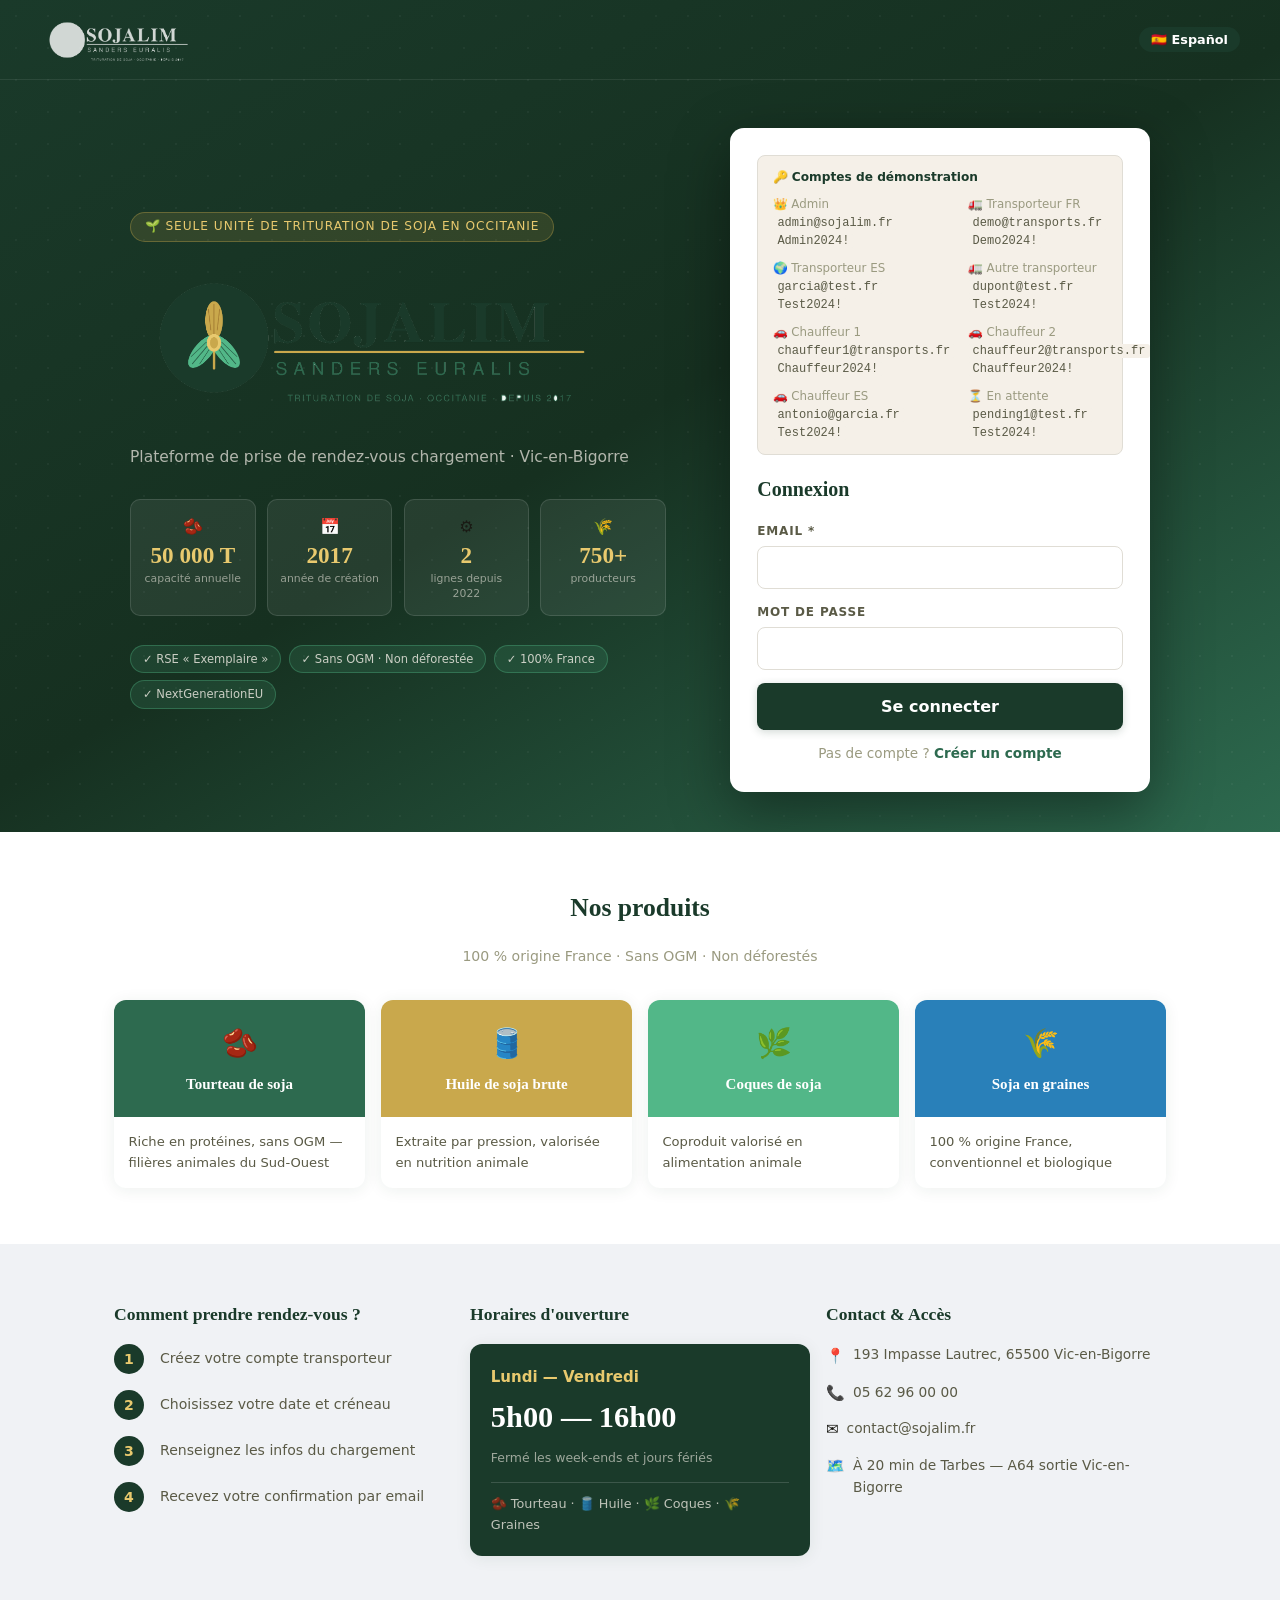
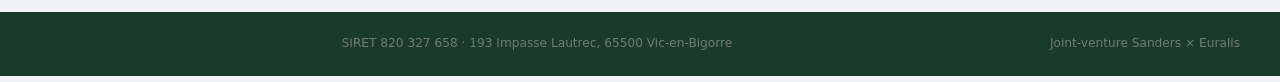
==== index.html @ 8d4ebbe3 "Add files via upload" ====
<!DOCTYPE html>
<html lang="fr" dir="ltr">
<head>
  <meta charset="UTF-8"/><meta name="viewport" content="width=device-width,initial-scale=1"/>
  <meta name="description" content="Sojalim RDV — Prise de rendez-vous chargement. Sanders Euralis, Vic-en-Bigorre."/>
  <title>Sojalim RDV — Sanders Euralis</title>
  <link rel="manifest" href="manifest.json"/>
  <meta name="theme-color" content="#1a3a2a"/>
  <link rel="stylesheet" href="css/app.css"/>
</head>
<body>
<section class="hero">
  <div class="hero__dots"></div>
  <div class="hero__top">
    <div class="hero__logos">
      <img src="logo.png" alt="Sojalim — Sanders Euralis" style="height:52px;object-fit:contain"/>
    </div>
    <button onclick="toggleLang()" class="btn btn--sm" style="border-radius:20px;background:#1a3a2a;color:white;border:none" id="lang-btn">🇪🇸 Español</button>
  </div>
  <div class="hero__body">
    <div>
      <div class="hero__tag">🌱 <span id="ht">Seule unité de trituration de soja en Occitanie</span></div>
      <img src="logo.png" alt="Sojalim — Sanders Euralis" style="max-width:480px;width:100%;object-fit:contain;margin-bottom:1.2rem"/>
      <p class="hero__sub" id="hs">Plateforme de prise de rendez-vous chargement · Vic-en-Bigorre</p>
      <div class="kpis">
        <div class="kpi"><div style="font-size:1rem;margin-bottom:.25rem">🫘</div><div class="kpi__v">50 000 T</div><div class="kpi__l" id="k1">capacité annuelle</div></div>
        <div class="kpi"><div style="font-size:1rem;margin-bottom:.25rem">📅</div><div class="kpi__v">2017</div><div class="kpi__l" id="k2">année de création</div></div>
        <div class="kpi"><div style="font-size:1rem;margin-bottom:.25rem">⚙️</div><div class="kpi__v">2</div><div class="kpi__l" id="k3">lignes depuis 2022</div></div>
        <div class="kpi"><div style="font-size:1rem;margin-bottom:.25rem">🌾</div><div class="kpi__v">750+</div><div class="kpi__l" id="k4">producteurs</div></div>
      </div>
      <div class="counter-wrap" id="counters" style="display:none">
        <div class="counter"><span style="font-size:1.3rem">🚛</span><div><div class="counter__v" id="cnt-rdv">0</div><div class="counter__l" id="cnt-rdv-l">chargements cette année</div></div></div>
        <div class="counter" style="background:rgba(82,183,136,.12);border-color:rgba(82,183,136,.3)"><span style="font-size:1.3rem">⚖️</span><div><div class="counter__v" id="cnt-t" style="color:#7dd3a8">0T</div><div class="counter__l" id="cnt-t-l">tonnes traitées</div></div></div>
      </div>
      <div class="certs" style="margin-top:1rem">
        <span class="cert">✓ RSE « Exemplaire »</span>
        <span class="cert">✓ Sans OGM · Non déforestée</span>
        <span class="cert">✓ 100% France</span>
        <span class="cert">✓ NextGenerationEU</span>
      </div>
    </div>
    <div>
      <div class="auth-box">
        <div class="demo">
          <strong>🔑 Comptes de démonstration</strong>
          <div style="display:grid;grid-template-columns:1fr 1fr;gap:.25rem .8rem;margin-top:.5rem;font-size:.74rem;line-height:1.5">
            <div><span style="color:var(--muted)">👑 Admin</span><br><code>admin@sojalim.fr</code><br><code>Admin2024!</code></div>
            <div><span style="color:var(--muted)">🚛 Transporteur FR</span><br><code>demo@transports.fr</code><br><code>Demo2024!</code></div>
            <div style="margin-top:.4rem"><span style="color:var(--muted)">🌍 Transporteur ES</span><br><code>garcia@test.fr</code><br><code>Test2024!</code></div>
            <div style="margin-top:.4rem"><span style="color:var(--muted)">🚛 Autre transporteur</span><br><code>dupont@test.fr</code><br><code>Test2024!</code></div>
            <div style="margin-top:.4rem"><span style="color:var(--muted)">🚗 Chauffeur 1</span><br><code>chauffeur1@transports.fr</code><br><code>Chauffeur2024!</code></div>
            <div style="margin-top:.4rem"><span style="color:var(--muted)">🚗 Chauffeur 2</span><br><code>chauffeur2@transports.fr</code><br><code>Chauffeur2024!</code></div>
            <div style="margin-top:.4rem"><span style="color:var(--muted)">🚗 Chauffeur ES</span><br><code>antonio@garcia.fr</code><br><code>Test2024!</code></div>
            <div style="margin-top:.4rem"><span style="color:var(--muted)">⏳ En attente</span><br><code>pending1@test.fr</code><br><code>Test2024!</code></div>
          </div>
        </div>
        <div id="auth-area"></div>
      </div>
    </div>
  </div>
</section>

<!-- PRODUITS -->
<section style="background:white;padding:3.5rem 2.5rem">
  <div class="wrap">
    <h2 class="tc" id="pt">Nos produits</h2>
    <p class="tc muted mb-lg" id="ps">100 % origine France · Sans OGM · Non déforestés</p>
    <div class="g4">
      <div class="card" style="padding:0;overflow:hidden"><div style="background:#2d6a4f;padding:1.3rem;text-align:center"><div style="font-size:1.8rem;margin-bottom:.35rem">🫘</div><strong style="color:white;font-family:Georgia,serif" id="p1n">Tourteau de soja</strong></div><div style="padding:.9rem;font-size:.82rem;color:#5a5a46;line-height:1.6" id="p1d">Riche en protéines, sans OGM — filières animales du Sud-Ouest</div></div>
      <div class="card" style="padding:0;overflow:hidden"><div style="background:#c9a84c;padding:1.3rem;text-align:center"><div style="font-size:1.8rem;margin-bottom:.35rem">🛢️</div><strong style="color:white;font-family:Georgia,serif" id="p2n">Huile de soja brute</strong></div><div style="padding:.9rem;font-size:.82rem;color:#5a5a46;line-height:1.6" id="p2d">Extraite par pression, valorisée en nutrition animale</div></div>
      <div class="card" style="padding:0;overflow:hidden"><div style="background:#52b788;padding:1.3rem;text-align:center"><div style="font-size:1.8rem;margin-bottom:.35rem">🌿</div><strong style="color:white;font-family:Georgia,serif" id="p3n">Coques de soja</strong></div><div style="padding:.9rem;font-size:.82rem;color:#5a5a46;line-height:1.6" id="p3d">Coproduit valorisé en alimentation animale</div></div>
      <div class="card" style="padding:0;overflow:hidden"><div style="background:#2980b9;padding:1.3rem;text-align:center"><div style="font-size:1.8rem;margin-bottom:.35rem">🌾</div><strong style="color:white;font-family:Georgia,serif" id="p4n">Soja en graines</strong></div><div style="padding:.9rem;font-size:.82rem;color:#5a5a46;line-height:1.6" id="p4d">100 % origine France, conventionnel et biologique</div></div>
    </div>
  </div>
</section>

<!-- COMMENT + HORAIRES + CONTACT -->
<section style="padding:3.5rem 2.5rem;background:var(--bg)">
  <div class="wrap">
    <div class="g3">
      <div>
        <h3 id="hwt">Comment prendre rendez-vous ?</h3>
        <div style="display:flex;flex-direction:column;gap:1rem;margin-top:1rem">
          <div class="flex gap fxc"><div style="background:#1a3a2a;color:#e8c96e;border-radius:50%;width:30px;height:30px;display:flex;align-items:center;justify-content:center;font-weight:800;flex-shrink:0;font-size:.88rem">1</div><div style="color:#5a5a46;font-size:.88rem;line-height:1.5" id="hw1">Créez votre compte transporteur</div></div>
          <div class="flex gap fxc"><div style="background:#1a3a2a;color:#e8c96e;border-radius:50%;width:30px;height:30px;display:flex;align-items:center;justify-content:center;font-weight:800;flex-shrink:0;font-size:.88rem">2</div><div style="color:#5a5a46;font-size:.88rem;line-height:1.5" id="hw2">Choisissez votre date et créneau</div></div>
          <div class="flex gap fxc"><div style="background:#1a3a2a;color:#e8c96e;border-radius:50%;width:30px;height:30px;display:flex;align-items:center;justify-content:center;font-weight:800;flex-shrink:0;font-size:.88rem">3</div><div style="color:#5a5a46;font-size:.88rem;line-height:1.5" id="hw3">Renseignez les infos du chargement</div></div>
          <div class="flex gap fxc"><div style="background:#1a3a2a;color:#e8c96e;border-radius:50%;width:30px;height:30px;display:flex;align-items:center;justify-content:center;font-weight:800;flex-shrink:0;font-size:.88rem">4</div><div style="color:#5a5a46;font-size:.88rem;line-height:1.5" id="hw4">Recevez votre confirmation par email</div></div>
        </div>
      </div>
      <div>
        <h3 id="scht">Horaires d'ouverture</h3>
        <div class="card card--dark" style="margin-top:1rem;padding:1.3rem">
          <div style="color:#e8c96e;font-weight:700;margin-bottom:.25rem" id="schd">Lundi — Vendredi</div>
          <div style="color:white;font-size:1.9rem;font-family:Georgia,serif;font-weight:700;margin-bottom:.4rem">5h00 — 16h00</div>
          <div style="color:rgba(245,240,232,.6);font-size:.78rem;margin-bottom:.9rem" id="schn">Fermé les week-ends et jours fériés</div>
          <div style="border-top:1px solid rgba(255,255,255,.15);padding-top:.7rem;font-size:.8rem;color:rgba(245,240,232,.75)">
            🫘 Tourteau · 🛢️ Huile · 🌿 Coques · 🌾 Graines
          </div>
        </div>
      </div>
      <div>
        <h3>Contact &amp; Accès</h3>
        <div style="display:flex;flex-direction:column;gap:.8rem;margin-top:1rem">
          <div class="flex gap-sm" style="align-items:flex-start"><span>📍</span><span style="color:#5a5a46;font-size:.86rem;line-height:1.5">193 Impasse Lautrec, 65500 Vic-en-Bigorre</span></div>
          <div class="flex gap-sm"><span>📞</span><a href="tel:0562960000" style="color:#5a5a46;font-size:.86rem">05 62 96 00 00</a></div>
          <div class="flex gap-sm"><span>✉️</span><a href="mailto:contact@sojalim.fr" style="color:#5a5a46;font-size:.86rem">contact@sojalim.fr</a></div>
          <div class="flex gap-sm" style="align-items:flex-start"><span>🗺️</span><span style="color:#5a5a46;font-size:.86rem" id="cacc">À 20 min de Tarbes — A64 sortie Vic-en-Bigorre</span></div>
        </div>
      </div>
    </div>
  </div>
</section>

<!-- FOOTER -->
<footer class="footer">
  <div class="flex fxc gap"><img src="https://www.sanders.fr/wp-content/themes/sanders/dist/assets/logo-header-lv8jqXRJ.svg" alt="Sanders" onerror="this.style.display='none'"/><img src="https://www.euralis.fr/wp-content/uploads/2021/09/logo.png" alt="Euralis" onerror="this.style.display='none'"/></div>
  <div class="footer__txt">SIRET 820 327 658 · 193 Impasse Lautrec, 65500 Vic-en-Bigorre</div>
  <div class="flex fxc gap">
    <div class="pwa-wrap"><button class="btn btn--gh btn--sm pwa-btn" onclick="installPWA(this)" style="display:none;border-radius:10px">📲 Installer l'app</button><div class="pwa-tip"><p style="font-size:.8rem;color:var(--sub);margin-bottom:.3rem">🤖 Android : Menu ⋮ → Ajouter à l'écran</p><p style="font-size:.8rem;color:var(--sub)">🍎 iPhone : Partager ⬆️ → Écran d'accueil</p></div></div>
    <div class="footer__txt">Joint-venture Sanders × Euralis</div>
  </div>
</footer>

<script src="js/config.js"></script>
<script src="js/auth.js"></script>
<script src="js/email.js"></script>
<script>
const TX={fr:{'ht':'Seule unité de trituration de soja en Occitanie','hs':'Plateforme de prise de rendez-vous chargement · Vic-en-Bigorre','k1':'capacité annuelle','k2':'année de création','k3':'lignes depuis 2022','k4':'producteurs','pt':'Nos produits','ps':'100 % origine France · Sans OGM · Non déforestés','p1n':'Tourteau de soja','p1d':'Riche en protéines, sans OGM — filières animales du Sud-Ouest','p2n':'Huile de soja brute','p2d':'Extraite par pression, valorisée en nutrition animale','p3n':'Coques de soja','p3d':'Coproduit valorisé en alimentation animale','p4n':'Soja en graines','p4d':'100 % origine France, conventionnel et biologique','hwt':'Comment prendre rendez-vous ?','hw1':'Créez votre compte transporteur','hw2':'Choisissez votre date et créneau','hw3':'Renseignez les infos du chargement','hw4':'Recevez votre confirmation par email','scht':"Horaires d'ouverture",'schd':'Lundi — Vendredi','schn':'Fermé les week-ends et jours fériés','cacc':'À 20 min de Tarbes — A64 sortie Vic-en-Bigorre','lang-btn':'🇪🇸 Español','cnt-rdv-l':'chargements cette année','cnt-t-l':'tonnes traitées'},es:{'ht':'Única unidad de trituración de soja en Occitania','hs':'Plataforma de reserva de citas de carga · Vic-en-Bigorre','k1':'capacidad anual','k2':'año de creación','k3':'líneas desde 2022','k4':'productores','pt':'Nuestros productos','ps':'100 % origen Francia · Sin OGM · Sin deforestación','p1n':'Harina de soja','p1d':'Rica en proteínas, sin OGM — ganadería del Suroeste','p2n':'Aceite de soja bruto','p2d':'Extraído por presión, nutrición animal','p3n':'Cáscaras de soja','p3d':'Subproducto en alimentación animal','p4n':'Soja en grano','p4d':'100 % origen Francia, convencional y ecológico','hwt':'¿Cómo reservar una cita?','hw1':'Cree su cuenta de transportista','hw2':'Elija su fecha y franja horaria','hw3':'Introduzca los datos de la carga','hw4':'Reciba su confirmación por correo','scht':'Horario de apertura','schd':'Lunes — Viernes','schn':'Cerrado fines de semana y festivos','cacc':'A 20 min de Tarbes — A64 salida Vic-en-Bigorre','lang-btn':'🇫🇷 Français','cnt-rdv-l':'cargas este año','cnt-t-l':'toneladas procesadas'}};
const tx=TX[LANG]||TX.fr;
document.documentElement.lang=LANG;
Object.entries(tx).forEach(([id,v])=>{const e=document.getElementById(id);if(e)e.textContent=v;});

const T={fr:{login:'Connexion',loginBtn:'Se connecter',noAcc:'Pas de compte ?',create:'Créer un compte',reg:'Créer un compte',regBtn:'Créer mon compte',hasAcc:'Déjà un compte ?',signIn:'Se connecter',fn:'Prénom *',ln:'Nom *',co:'Société / Transporteur *',em:'Email *',pw:'Mot de passe * (8 car.)',pc:'Confirmer *',ph:'Téléphone *',si:'SIRET *',ad:'Adresse *',pending:'✅ Compte créé — en attente de validation. Vous recevrez un email sous 24h.'},es:{login:'Iniciar sesión',loginBtn:'Conectarse',noAcc:'¿Sin cuenta?',create:'Crear una cuenta',reg:'Crear una cuenta',regBtn:'Crear mi cuenta',hasAcc:'¿Ya tiene cuenta?',signIn:'Iniciar sesión',fn:'Nombre *',ln:'Apellido *',co:'Empresa / Transportista *',em:'Correo electrónico *',pw:'Contraseña * (8 car.)',pc:'Confirmar *',ph:'Teléfono *',si:'SIRET / CIF *',ad:'Dirección *',pending:'✅ Cuenta creada — pendiente de validación. Recibirá un email en 24h.'}};
const t=T[LANG]||T.fr;
let mode='login';
const urlParams=new URLSearchParams(location.search);
const inviteToken=urlParams.get('token');
const inviteRole=urlParams.get('role')||'transporter';
if(inviteToken)mode='register';

function renderAuth(){
  const area=document.getElementById('auth-area');
  if(mode==='login'){
    area.innerHTML=`<h2 style="font-family:Georgia,serif;color:var(--green);margin-bottom:1.1rem;font-size:1.25rem">${t.login}</h2><div id="lal"></div><div style="display:flex;flex-direction:column;gap:.85rem"><div class="field"><label class="lbl">${t.em}</label><input class="inp" type="email" id="l-em" autocomplete="email"/></div><div class="field"><label class="lbl">${t.pw.split('*')[0]}</label><input class="inp" type="password" id="l-pw" autocomplete="current-password"/></div><button class="btn btn--p btn--fw" id="l-btn" onclick="doLogin()">${t.loginBtn}</button><p style="text-align:center;font-size:.85rem;color:var(--muted)">${t.noAcc} <a href="#" onclick="event.preventDefault();mode='register';renderAuth()" style="color:var(--mid);font-weight:700">${t.create}</a></p></div>`;
    document.getElementById('l-pw').onkeydown=e=>{if(e.key==='Enter')doLogin();};
  }else{
    const roleLabel=inviteRole==='driver'?'🚛 Compte Chauffeur':'🚛 Compte Transporteur';
    area.innerHTML=`<h2 style="font-family:Georgia,serif;color:var(--green);margin-bottom:1rem;font-size:1.2rem">${t.reg}</h2>${inviteToken?`<div class="al al--s">✉️ Invitation — <strong>${roleLabel}</strong></div>`:''}<div id="ral"></div><div class="fg" style="margin-bottom:.85rem"><div class="field"><label class="lbl">${t.fn}</label><input class="inp" id="r-fn"/></div><div class="field"><label class="lbl">${t.ln}</label><input class="inp" id="r-ln"/></div><div class="field s2"><label class="lbl">${t.co}</label><input class="inp" id="r-co"/></div><div class="field s2"><label class="lbl">${t.em}</label><input class="inp" type="email" id="r-em"/></div><div class="field"><label class="lbl">${t.pw}</label><input class="inp" type="password" id="r-pw"/></div><div class="field"><label class="lbl">${t.pc}</label><input class="inp" type="password" id="r-pc"/></div><div class="field"><label class="lbl">${t.ph}</label><input class="inp" id="r-ph" placeholder="06/+34"/></div><div class="field"><label class="lbl">${t.si}</label><input class="inp" id="r-si"/></div><div class="field s2"><label class="lbl">${t.ad}</label><input class="inp" id="r-ad"/></div></div><button class="btn btn--p btn--fw" id="r-btn" onclick="doRegister()">${t.regBtn}</button><p style="text-align:center;font-size:.85rem;color:var(--muted);margin-top:.65rem">${t.hasAcc} <a href="#" onclick="event.preventDefault();mode='login';renderAuth()" style="color:var(--mid);font-weight:700">${t.signIn}</a></p>`;
  }
}

async function doLogin(){
  const btn=document.getElementById('l-btn'),done=btnLoading(btn,'…');
  document.getElementById('lal').innerHTML='';
  try{const u=await Auth.login(document.getElementById('l-em').value.trim(),document.getElementById('l-pw').value);go(u.role==='admin'?'admin.html':'dashboard.html');}
  catch(e){done();document.getElementById('lal').innerHTML=`<div class="al al--e">${e.message}</div>`;}
}

async function doRegister(){
  const btn=document.getElementById('r-btn'),done=btnLoading(btn,'…');
  document.getElementById('ral').innerHTML='';
  const pw=document.getElementById('r-pw').value;
  if(pw!==document.getElementById('r-pc').value){done();document.getElementById('ral').innerHTML='<div class="al al--e">Les mots de passe ne correspondent pas.</div>';return;}
  if(pw.length<8){done();document.getElementById('ral').innerHTML='<div class="al al--e">Mot de passe : 8 caractères minimum.</div>';return;}
  try{
    const res=await Auth.register({first_name:document.getElementById('r-fn').value.trim(),last_name:document.getElementById('r-ln').value.trim(),company:document.getElementById('r-co').value.trim(),email:document.getElementById('r-em').value.trim(),password:pw,phone:document.getElementById('r-ph').value.trim(),siret:document.getElementById('r-si').value.trim(),address:document.getElementById('r-ad').value.trim(),role:inviteToken?inviteRole:'transporter'},inviteToken);
    if(res.status==='pending'){document.getElementById('auth-area').innerHTML=`<div class="al al--s" style="margin:0">${t.pending}</div>`;Email.pending(res.user);}
    else{Email.welcome(res.user);go(res.role==='admin'?'admin.html':'dashboard.html');}
  }catch(e){done();document.getElementById('ral').innerHTML=`<div class="al al--e">${e.message}</div>`;}
}

async function loadCounter(){
  try{
    const year=new Date().getFullYear();
    const rows=await SB.select('appointments',{status:'eq.confirmed',date:`gte.${year}-01-01`,select:'tonnage'});
    if(!rows?.length)return;
    document.getElementById('cnt-rdv').textContent=rows.length;
    document.getElementById('cnt-t').textContent=rows.reduce((s,a)=>s+parseFloat(a.tonnage||0),0).toFixed(0)+'T';
    document.getElementById('counters').style.display='flex';
  }catch(e){console.log('counter:',e.message);}
}

const u=Auth.user();
if(u&&!inviteToken){go(u.role==='admin'?'admin.html':'dashboard.html');}
else{renderAuth();loadCounter();}
</script>
</body>
</html>
---- css/app.css ----
/* SOJALIM RDV — Styles v3 */
html,body{direction:ltr!important}
:root{
  --green:#1a3a2a;--mid:#2d6a4f;--light:#52b788;--g10:#eef7f2;--g20:#d4edda;
  --gold:#c9a84c;--goldL:#e8c96e;--cream:#f5f0e8;--bg:#f0f2f5;
  --text:#1a1a14;--sub:#5a5a46;--muted:#9a9a80;--border:#e0ddd5;
  --red:#e74c3c;--redbg:#fff5f5;--redbrd:#fcc;
  --orange:#e67e22;--blue:#2980b9;--purple:#8e44ad;
  --r:12px;--sh:0 2px 16px rgba(26,58,42,.08);--sh2:0 4px 24px rgba(26,58,42,.12);
}
*,*::before,*::after{box-sizing:border-box;margin:0;padding:0}
body{font-family:'Segoe UI',system-ui,sans-serif;background:var(--bg);color:var(--text);min-height:100vh;font-size:15px;line-height:1.6}
h1,h2,h3,h4{font-family:Georgia,serif;color:var(--green)}
h2{font-size:1.6rem;margin-bottom:1rem}h3{font-size:1.1rem;margin-bottom:.7rem}
a{color:var(--mid);text-decoration:none}a:hover{text-decoration:underline}
/* Layout */
.wrap{max-width:1100px;margin:0 auto;padding:0 1.5rem}
.g2{display:grid;grid-template-columns:1fr 1fr;gap:1.2rem}
.g3{display:grid;grid-template-columns:repeat(3,1fr);gap:1rem}
.g4{display:grid;grid-template-columns:repeat(4,1fr);gap:1rem}
.flex{display:flex}.fxc{align-items:center}.fxb{justify-content:space-between}.fxw{flex-wrap:wrap}
.gap{gap:1rem}.gap-sm{gap:.5rem}.gap-lg{gap:1.5rem}
.mt{margin-top:1rem}.mt-lg{margin-top:2rem}.mb{margin-bottom:1rem}.mb-lg{margin-bottom:2rem}
.tc{text-align:center}.muted{color:var(--muted);font-size:.88rem}.fw{width:100%}
@media(max-width:768px){.g2,.g3,.g4{grid-template-columns:1fr}.hide-m{display:none}}
/* Cards */
.card{background:white;border-radius:var(--r);padding:1.4rem;box-shadow:var(--sh)}
.card--g{background:var(--g10);border:1px solid var(--g20)}
.card--y{background:#fffdf0;border:1px solid #ffe082}
.card--r{background:var(--redbg);border:1px solid var(--redbrd)}
.card--b{border:1px solid var(--border)}
.card--dark{background:var(--green);color:white}
/* Buttons */
.btn{display:inline-flex;align-items:center;gap:.5rem;padding:.65rem 1.3rem;border-radius:8px;border:none;font-weight:700;font-size:.88rem;cursor:pointer;font-family:inherit;transition:all .15s;text-decoration:none;white-space:nowrap}
.btn:hover{opacity:.88;transform:translateY(-1px)}.btn:active{transform:scale(.98)}.btn:disabled{opacity:.4;cursor:not-allowed;transform:none}
.btn--p{background:var(--green);color:white;box-shadow:0 2px 8px rgba(26,58,42,.2)}
.btn--g{background:var(--gold);color:var(--green)}
.btn--o{background:white;color:var(--sub);border:1px solid var(--border)}
.btn--r{background:var(--redbg);color:var(--red);border:1px solid var(--redbrd)}
.btn--gh{background:rgba(255,255,255,.12);color:rgba(245,240,232,.9);border:1px solid rgba(255,255,255,.2)}
.btn--blue{background:#e8f4ff;color:var(--blue);border:1px solid #bee3f8}
.btn--sm{padding:.3rem .75rem;font-size:.8rem}
.btn--fw{width:100%;justify-content:center;padding:.85rem;font-size:1rem}
.btn--pill{border-radius:20px;padding:.3rem .8rem;font-size:.78rem}
.btn--pill.on{background:var(--green);color:white;border-color:var(--green)}
/* Forms */
.field{display:flex;flex-direction:column;gap:.3rem}
.lbl{font-size:.75rem;font-weight:700;color:var(--sub);text-transform:uppercase;letter-spacing:.07em}
.inp,.sel,.ta{width:100%;padding:.72rem 1rem;border:1.5px solid var(--border);border-radius:8px;font-size:.93rem;color:var(--text);outline:none;background:white;font-family:inherit;transition:border-color .15s;direction:ltr;text-align:left}
.inp:focus,.sel:focus,.ta:focus{border-color:var(--mid);box-shadow:0 0 0 3px rgba(45,106,79,.1)}
.ta{resize:vertical;min-height:70px}
.fg{display:grid;grid-template-columns:1fr 1fr;gap:.9rem}
.fg .s2{grid-column:span 2}
@media(max-width:600px){.fg{grid-template-columns:1fr}.fg .s2{grid-column:1}}
/* Alerts */
.al{padding:.6rem 1rem;border-radius:8px;font-size:.87rem;margin-bottom:.8rem}
.al--e{background:var(--redbg);color:var(--red);border:1px solid var(--redbrd)}
.al--s{background:var(--g10);color:var(--mid);border:1px solid var(--g20)}
.al--w{background:#fff8e6;color:var(--orange);border:1px solid #ffe082}
.al--i{background:#e8f4ff;color:var(--blue);border:1px solid #bee3f8}
/* Header */
.hdr{background:var(--green);padding:.75rem 1.5rem;display:flex;align-items:center;justify-content:space-between;position:sticky;top:0;z-index:100;box-shadow:0 2px 16px rgba(0,0,0,.25)}
.hdr__logo{display:flex;align-items:center;gap:.9rem}
.hdr__logo img{height:24px;filter:brightness(0) invert(1);opacity:.8}
.hdr__sep{width:1px;height:26px;background:rgba(255,255,255,.15)}
.hdr__nav{display:flex;align-items:center;gap:.3rem;flex-wrap:wrap}
.hdr__btn{padding:.38rem .85rem;border-radius:6px;border:1px solid rgba(255,255,255,.15);background:transparent;color:rgba(245,240,232,.75);font-weight:600;font-size:.8rem;cursor:pointer;font-family:inherit;text-decoration:none;transition:all .15s}
.hdr__btn:hover,.hdr__btn.on{background:var(--goldL);color:var(--green);border-color:transparent}
.hdr__role{background:rgba(201,168,76,.2);color:var(--goldL);border:1px solid rgba(201,168,76,.3);border-radius:12px;padding:.18rem .65rem;font-size:.73rem;font-weight:700}
/* Sidebar admin */
.layout{display:flex;min-height:100vh}
.sb{width:220px;background:var(--green);flex-shrink:0;display:flex;flex-direction:column;position:sticky;top:0;height:100vh;overflow-y:auto}
.sb__brand{padding:1.1rem 1rem;border-bottom:1px solid rgba(255,255,255,.1)}
.sb__brand img{height:17px;filter:brightness(0) invert(1);opacity:.55;display:block;margin-bottom:.35rem}
.sb__sub{color:rgba(245,240,232,.38);font-size:.68rem;margin-top:.35rem}
.sb__nav{flex:1;padding:.7rem .6rem}
.sb__lnk{display:block;width:100%;text-align:left;padding:.6rem .8rem;border-radius:8px;margin-bottom:.18rem;font-size:.84rem;font-weight:600;color:rgba(245,240,232,.7);background:transparent;border:none;cursor:pointer;font-family:inherit;transition:all .15s}
.sb__lnk:hover{background:rgba(255,255,255,.07);color:rgba(245,240,232,.95)}
.sb__lnk.on{background:rgba(201,168,76,.2);color:var(--goldL);border:1px solid rgba(201,168,76,.3)}
.sb__foot{padding:.9rem .6rem;border-top:1px solid rgba(255,255,255,.1);display:flex;flex-direction:column;gap:.45rem}
.main{flex:1;background:var(--bg);overflow-y:auto}
.content{padding:1.8rem;max-width:1060px}
@media(max-width:900px){.layout{flex-direction:column}.sb{width:100%;height:auto;position:relative}.sb__nav{display:flex;flex-wrap:wrap;gap:.25rem}.sb__lnk{width:auto;padding:.35rem .75rem}}
/* Hero / Landing */
.hero{background:linear-gradient(150deg,var(--green) 0%,#163020 50%,var(--mid) 100%);position:relative;overflow:hidden}
.hero__dots{position:absolute;top:0;right:0;bottom:0;left:0;opacity:.04;pointer-events:none;background-image:radial-gradient(circle,#fff 1.5px,transparent 1.5px);background-size:32px 32px}
.hero__top{display:flex;justify-content:space-between;align-items:center;padding:.85rem 2.5rem;border-bottom:1px solid rgba(255,255,255,.08);position:relative;z-index:10}
.hero__logos{display:flex;align-items:center;gap:1.1rem}
.hero__logos img{height:24px;filter:brightness(0) invert(1);opacity:.8}
.hero__body{max-width:1100px;margin:0 auto;padding:3rem 2.5rem 2.5rem;display:grid;grid-template-columns:1fr 420px;gap:4rem;align-items:center;position:relative;z-index:10}
@media(max-width:900px){.hero__body{grid-template-columns:1fr;padding:2rem 1.5rem;gap:2rem}.hero__top{padding:.8rem 1.2rem}}
.hero__tag{display:inline-block;background:rgba(201,168,76,.15);border:1px solid rgba(201,168,76,.35);border-radius:20px;padding:.28rem .85rem;font-size:.76rem;color:var(--goldL);letter-spacing:.08em;text-transform:uppercase;margin-bottom:1rem}
.hero__h1{font-size:2.4rem;color:white;line-height:1.2;margin-bottom:.9rem}
.hero__h1 span{color:var(--goldL);font-size:1.7rem;display:block}
.hero__sub{color:rgba(245,240,232,.7);font-size:.97rem;line-height:1.7;margin-bottom:1.8rem}
.kpis{display:grid;grid-template-columns:repeat(4,1fr);gap:.7rem;margin-bottom:1.8rem}
@media(max-width:600px){.kpis{grid-template-columns:1fr 1fr}}
.kpi{background:rgba(255,255,255,.07);border:1px solid rgba(255,255,255,.12);border-radius:10px;padding:.85rem .65rem;text-align:center}
.kpi__v{font-size:1.45rem;font-weight:800;color:var(--goldL);line-height:1;font-family:Georgia,serif}
.kpi__l{font-size:.68rem;color:rgba(245,240,232,.55);margin-top:.25rem;line-height:1.4}
.certs{display:flex;flex-wrap:wrap;gap:.45rem}
.cert{background:rgba(82,183,136,.15);border:1px solid rgba(82,183,136,.35);border-radius:20px;padding:.25rem .75rem;font-size:.72rem;color:rgba(245,240,232,.8)}
.counter-wrap{display:flex;gap:.7rem;flex-wrap:wrap;margin-top:1rem}
.counter{display:flex;align-items:center;gap:.55rem;background:rgba(201,168,76,.15);border:1px solid rgba(201,168,76,.3);border-radius:10px;padding:.55rem .9rem}
.counter__v{font-size:1.35rem;font-weight:800;color:var(--goldL);line-height:1}
.counter__l{font-size:.69rem;color:rgba(245,240,232,.6)}
/* Auth */
.auth-box{background:white;border-radius:14px;padding:1.7rem;box-shadow:0 20px 60px rgba(0,0,0,.4)}
.demo{background:var(--cream);border-radius:8px;padding:.75rem .9rem;font-size:.76rem;color:var(--sub);border:1px solid var(--border);margin-bottom:1.1rem}
.demo strong{color:var(--green);display:block;margin-bottom:.3rem}
code{background:var(--cream);padding:0 .3rem;border-radius:3px;font-size:.75rem;font-family:monospace}
/* Dashboard transporteur */
.dash-stats{display:grid;grid-template-columns:repeat(4,1fr);gap:1rem;margin-bottom:1.5rem}
@media(max-width:768px){.dash-stats{grid-template-columns:1fr 1fr}}
.stat-card{background:white;border-radius:var(--r);padding:1.2rem;box-shadow:var(--sh);border-left:4px solid var(--mid);position:relative;overflow:hidden}
.stat-card::after{content:'';position:absolute;top:-20px;right:-20px;width:80px;height:80px;border-radius:50%;opacity:.06;background:var(--mid)}
.stat-card__icon{font-size:1.4rem;margin-bottom:.3rem}
.stat-card__val{font-size:2rem;font-weight:800;line-height:1;color:var(--mid)}
.stat-card__lbl{font-size:.78rem;color:var(--muted);margin-top:.2rem}
/* Prochain RDV banner */
.next-rdv{background:linear-gradient(135deg,var(--green) 0%,var(--mid) 100%);border-radius:var(--r);padding:1.4rem 1.8rem;color:white;display:flex;align-items:center;justify-content:space-between;flex-wrap:wrap;gap:1rem;margin-bottom:1.5rem;box-shadow:var(--sh2)}
.next-rdv__label{font-size:.75rem;color:rgba(245,240,232,.6);text-transform:uppercase;letter-spacing:.08em;margin-bottom:.3rem}
.next-rdv__date{font-size:1.5rem;font-weight:700;font-family:Georgia,serif;color:var(--goldL)}
.next-rdv__info{font-size:.88rem;color:rgba(245,240,232,.8);margin-top:.2rem}
.next-rdv__ref{font-family:monospace;font-size:1rem;color:white;background:rgba(255,255,255,.1);padding:.3rem .8rem;border-radius:6px}
/* Stepper */
.stepper{display:flex;background:white;border-radius:var(--r);overflow:hidden;box-shadow:var(--sh);margin-bottom:1.8rem}
.step{flex:1;padding:.9rem .5rem;text-align:center;color:var(--muted);border-right:1px solid var(--border)}
.step:last-child{border-right:none}
.step.done{background:var(--mid);color:white}
.step.now{background:var(--green);color:white}
.step__ico{font-size:1.1rem}
.step__lbl{font-size:.72rem;font-weight:600;text-transform:uppercase;letter-spacing:.06em;margin-top:.2rem}
/* Slots */
.slots{display:flex;flex-wrap:wrap;gap:.4rem}
.slot{padding:.45rem .9rem;border-radius:7px;border:2px solid var(--mid);font-weight:600;font-size:.83rem;cursor:pointer;font-family:inherit;background:white;color:var(--mid);transition:all .15s}
.slot:hover:not(:disabled){background:var(--mid);color:white;transform:translateY(-1px)}
.slot.taken{border-color:var(--border);background:var(--cream);color:var(--muted);cursor:not-allowed;text-decoration:line-through}
.slot.selected{background:var(--green);border-color:var(--green);color:white}
/* Appt cards */
.appt{background:white;border-radius:var(--r);box-shadow:var(--sh);overflow:hidden;margin-bottom:.7rem;transition:box-shadow .15s}
.appt:hover{box-shadow:var(--sh2)}
.appt__hd{display:flex;align-items:center;gap:.85rem;padding:.85rem 1.2rem;cursor:pointer}
.appt__hd:hover{background:#f8f8f8}
.appt__slot{border-radius:6px;padding:.28rem .65rem;font-size:.8rem;font-weight:700;flex-shrink:0;color:white;background:#27ae60}
.appt__slot.wl{background:var(--orange)}.appt__slot.xx{background:var(--red)}
.appt__info{flex:1}
.appt__title{font-weight:700;color:var(--green);font-size:.9rem}
.appt__sub{font-size:.78rem;color:var(--sub)}
.appt__detail{padding:1rem 1.2rem;border-top:1px solid var(--border);display:none;animation:fadeIn .2s ease}
.appt__grid{display:grid;grid-template-columns:repeat(3,1fr);gap:.55rem;font-size:.85rem;margin-bottom:.9rem}
.df__l{font-size:.7rem;color:var(--muted);text-transform:uppercase;letter-spacing:.06em;display:block}
.df__v{font-weight:700;color:var(--green)}
/* Mention pénalité */
.penalty-badge{display:inline-flex;align-items:center;gap:.35rem;padding:.25rem .65rem;border-radius:20px;font-size:.75rem;font-weight:700}
.penalty-badge.ok{background:var(--g10);color:var(--mid)}
.penalty-badge.warning{background:#fff8e6;color:var(--orange)}
.penalty-badge.danger{background:var(--redbg);color:var(--red)}
.penalty-banner{border-radius:var(--r);padding:1rem 1.3rem;margin-bottom:1.2rem;display:flex;align-items:center;gap:.9rem}
.penalty-banner.warning{background:#fff8e6;border:1px solid #ffe082}
.penalty-banner.danger{background:var(--redbg);border:1px solid var(--redbrd)}
/* Calendar */
.cal-hd{display:grid;grid-template-columns:repeat(7,1fr);gap:3px;margin-bottom:3px}
.cal-dn{text-align:center;font-size:.76rem;font-weight:700;color:var(--muted);padding:.35rem 0}
.cal-dn.we{color:var(--red)}
.cal-grid{display:grid;grid-template-columns:repeat(7,1fr);gap:3px}
.cal-cell{border-radius:8px;border:1.5px solid var(--border);background:white;padding:.45rem .4rem;min-height:68px;cursor:pointer;transition:all .15s}
.cal-cell:hover{border-color:var(--mid);box-shadow:var(--sh)}
.cal-cell.empty{background:transparent;border-color:transparent;cursor:default}
.cal-cell.today{outline:2px solid var(--mid);outline-offset:1px}
.cal-cell.closed{background:var(--redbg);cursor:default}
.cal-cell.full{background:#fff3e0}
.cal-cell.has{background:var(--g10);border-color:var(--g20)}
.cal-num{font-size:.78rem;font-weight:700;margin-bottom:.25rem}
.cal-num.we,.cal-num.cl{color:var(--red)}.cal-num.td{color:var(--mid)}
.cal-cnt{font-size:.68rem;color:var(--mid);font-weight:600}
.cal-bar{height:4px;background:var(--cream);border-radius:2px;margin-top:.25rem;overflow:hidden}
.cal-fill{height:100%;border-radius:2px;background:var(--light)}
.cal-fill.or{background:var(--orange)}
/* Search */
.srch{position:relative}
.srch-ico{position:absolute;left:1rem;top:50%;transform:translateY(-50%);color:var(--muted);pointer-events:none}
.srch-inp{padding-left:2.5rem!important}
/* PWA */
.pwa-wrap{position:relative}
.pwa-tip{position:absolute;bottom:calc(100% + 10px);left:0;background:white;border-radius:12px;padding:1rem 1.1rem;box-shadow:0 8px 30px rgba(0,0,0,.2);width:275px;z-index:200;border:1px solid var(--border);display:none}
.pwa-tip.open{display:block}
.pwa-tip::after{content:'';position:absolute;bottom:-7px;left:22px;width:14px;height:14px;background:white;transform:rotate(45deg);border-right:1px solid var(--border);border-bottom:1px solid var(--border)}
/* Badges */
.badge{display:inline-block;padding:.18rem .55rem;border-radius:12px;font-size:.73rem;font-weight:700}
.badge--g{background:var(--g10);color:var(--mid)}
.badge--r{background:var(--redbg);color:var(--red)}
.badge--o{background:#fff3e0;color:var(--orange)}
.badge--y{background:#fff8dc;color:#a07800}
.badge--b{background:#e8f4ff;color:var(--blue)}
/* Footer */
.footer{background:var(--green);padding:1.4rem 2.5rem;display:flex;align-items:center;justify-content:space-between;flex-wrap:wrap;gap:1rem}
.footer img{height:19px;filter:brightness(0) invert(1);opacity:.5}
.footer__txt{color:rgba(245,240,232,.38);font-size:.76rem}
/* Loader */
.loader{display:flex;align-items:center;justify-content:center;min-height:200px;flex-direction:column;gap:.8rem;color:var(--mid)}
.spinner{width:30px;height:30px;border:3px solid var(--border);border-top-color:var(--mid);border-radius:50%;animation:spin .8s linear infinite}
@keyframes spin{to{transform:rotate(360deg)}}
.fade{animation:fadeIn .25s ease}
@keyframes fadeIn{from{opacity:0;transform:translateY(5px)}to{opacity:1;transform:none}}
/* User cards */
.user-card{background:white;border-radius:var(--r);box-shadow:var(--sh);padding:.9rem 1.1rem;display:flex;align-items:center;gap:.9rem;flex-wrap:wrap;margin-bottom:.6rem;transition:box-shadow .15s}
.user-card:hover{box-shadow:var(--sh2)}
.user-card__avatar{border-radius:50%;width:38px;height:38px;display:flex;align-items:center;justify-content:center;font-size:1.1rem;flex-shrink:0;color:white}
.user-card__info{flex:1;min-width:180px}
.user-card__name{font-weight:700;color:var(--green);font-size:.92rem}
.user-card__sub{font-size:.78rem;color:var(--sub)}
.user-card__actions{display:flex;gap:.35rem;flex-wrap:wrap}
/* Rôles */
.role-admin{background:#fff8dc;color:#a07800}
.role-transporter{background:var(--g10);color:var(--mid)}
.role-driver{background:#e8f4ff;color:var(--blue)}
/* Tabs nav */
.tab-nav{display:flex;background:white;border-radius:var(--r);padding:.35rem;box-shadow:var(--sh);gap:.25rem;margin-bottom:1.5rem;flex-wrap:wrap}
.tab-nav__btn{flex:1;padding:.55rem .8rem;border-radius:8px;border:none;font-weight:600;font-size:.85rem;cursor:pointer;font-family:inherit;color:var(--muted);background:transparent;transition:all .15s;white-space:nowrap;text-align:center}
.tab-nav__btn:hover{background:var(--g10);color:var(--mid)}
.tab-nav__btn.on{background:var(--green);color:white;box-shadow:0 2px 8px rgba(26,58,42,.2)}
/* Section header */
.section-hdr{display:flex;align-items:center;justify-content:space-between;flex-wrap:wrap;gap:.8rem;margin-bottom:1.2rem}
.section-hdr h2{margin:0}
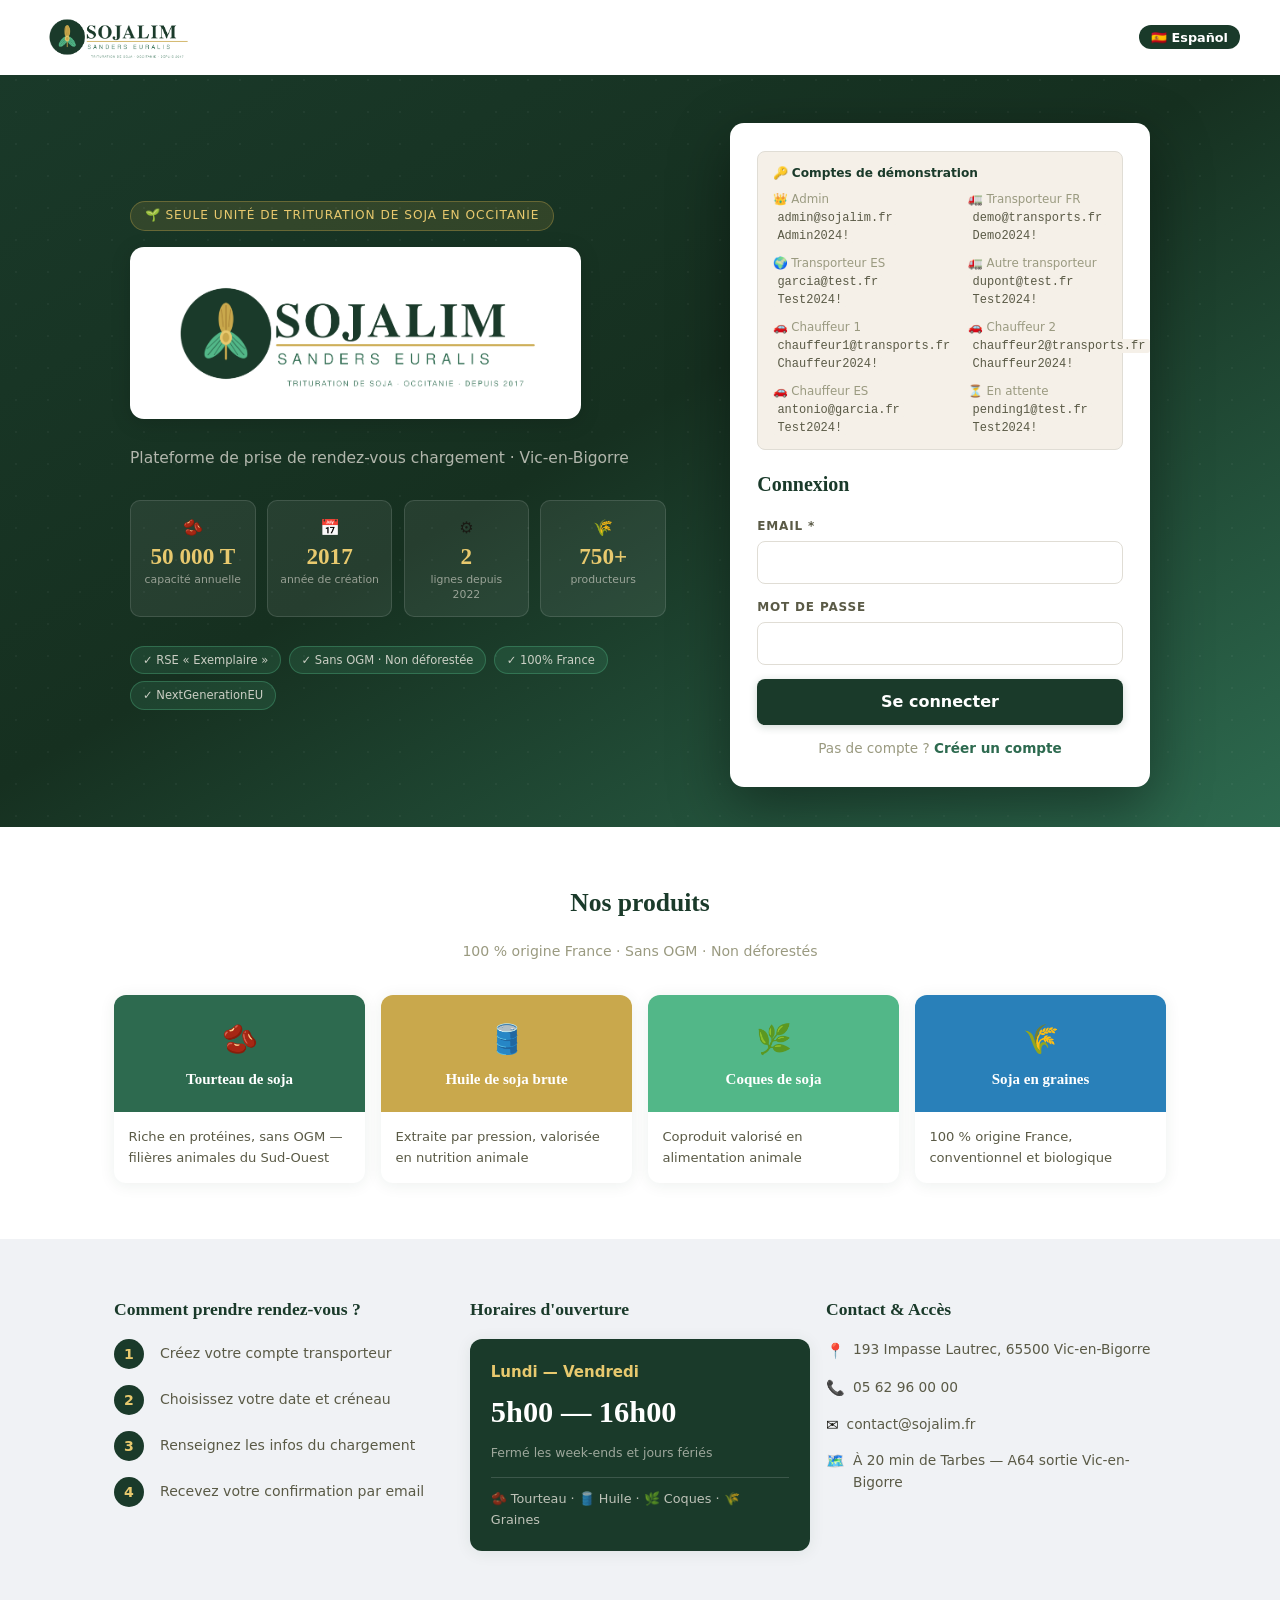
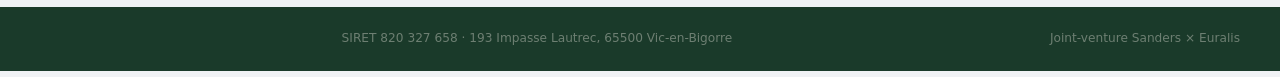
==== commit b246a3bf: "Add files via upload" ====
--- a/index.html
+++ b/index.html
@@ -20,7 +20,9 @@
   <div class="hero__body">
     <div>
       <div class="hero__tag">🌱 <span id="ht">Seule unité de trituration de soja en Occitanie</span></div>
-      <img src="logo.png" alt="Sojalim — Sanders Euralis" style="max-width:480px;width:100%;object-fit:contain;margin-bottom:1.2rem"/>
+      <div style="background:white;border-radius:14px;padding:1.2rem 1.6rem;display:inline-block;margin-bottom:1.2rem;box-shadow:0 4px 20px rgba(0,0,0,.15)">
+        <img src="logo.png" alt="Sojalim — Sanders Euralis" style="max-width:400px;width:100%;object-fit:contain;display:block"/>
+      </div>
       <p class="hero__sub" id="hs">Plateforme de prise de rendez-vous chargement · Vic-en-Bigorre</p>
       <div class="kpis">
         <div class="kpi"><div style="font-size:1rem;margin-bottom:.25rem">🫘</div><div class="kpi__v">50 000 T</div><div class="kpi__l" id="k1">capacité annuelle</div></div>
--- a/css/app.css
+++ b/css/app.css
@@ -59,14 +59,14 @@
 .al--w{background:#fff8e6;color:var(--orange);border:1px solid #ffe082}
 .al--i{background:#e8f4ff;color:var(--blue);border:1px solid #bee3f8}
 /* Header */
-.hdr{background:var(--green);padding:.75rem 1.5rem;display:flex;align-items:center;justify-content:space-between;position:sticky;top:0;z-index:100;box-shadow:0 2px 16px rgba(0,0,0,.25)}
+.hdr{background:#f8f8f6;padding:.75rem 1.5rem;display:flex;align-items:center;justify-content:space-between;position:sticky;top:0;z-index:100;box-shadow:0 2px 12px rgba(0,0,0,.08);border-bottom:1px solid #e0ddd5}
 .hdr__logo{display:flex;align-items:center;gap:.9rem}
 .hdr__logo img{height:24px;filter:brightness(0) invert(1);opacity:.8}
 .hdr__sep{width:1px;height:26px;background:rgba(255,255,255,.15)}
 .hdr__nav{display:flex;align-items:center;gap:.3rem;flex-wrap:wrap}
-.hdr__btn{padding:.38rem .85rem;border-radius:6px;border:1px solid rgba(255,255,255,.15);background:transparent;color:rgba(245,240,232,.75);font-weight:600;font-size:.8rem;cursor:pointer;font-family:inherit;text-decoration:none;transition:all .15s}
-.hdr__btn:hover,.hdr__btn.on{background:var(--goldL);color:var(--green);border-color:transparent}
-.hdr__role{background:rgba(201,168,76,.2);color:var(--goldL);border:1px solid rgba(201,168,76,.3);border-radius:12px;padding:.18rem .65rem;font-size:.73rem;font-weight:700}
+.hdr__btn{padding:.38rem .85rem;border-radius:6px;border:1px solid var(--border);background:white;color:var(--sub);font-weight:600;font-size:.8rem;cursor:pointer;font-family:inherit;text-decoration:none;transition:all .15s}
+.hdr__btn:hover,.hdr__btn.on{background:var(--green);color:white;border-color:var(--green)}
+.hdr__role{background:var(--g10);color:var(--mid);border:1px solid var(--g20);border-radius:12px;padding:.18rem .65rem;font-size:.73rem;font-weight:700}
 /* Sidebar admin */
 .layout{display:flex;min-height:100vh}
 .sb{width:220px;background:var(--green);flex-shrink:0;display:flex;flex-direction:column;position:sticky;top:0;height:100vh;overflow-y:auto}
@@ -84,9 +84,9 @@
 /* Hero / Landing */
 .hero{background:linear-gradient(150deg,var(--green) 0%,#163020 50%,var(--mid) 100%);position:relative;overflow:hidden}
 .hero__dots{position:absolute;top:0;right:0;bottom:0;left:0;opacity:.04;pointer-events:none;background-image:radial-gradient(circle,#fff 1.5px,transparent 1.5px);background-size:32px 32px}
-.hero__top{display:flex;justify-content:space-between;align-items:center;padding:.85rem 2.5rem;border-bottom:1px solid rgba(255,255,255,.08);position:relative;z-index:10}
+.hero__top{display:flex;justify-content:space-between;align-items:center;padding:.7rem 2.5rem;border-bottom:1px solid rgba(255,255,255,.08);position:relative;z-index:10;background:white}
 .hero__logos{display:flex;align-items:center;gap:1.1rem}
-.hero__logos img{height:24px;filter:brightness(0) invert(1);opacity:.8}
+.hero__logos img{height:48px;object-fit:contain}
 .hero__body{max-width:1100px;margin:0 auto;padding:3rem 2.5rem 2.5rem;display:grid;grid-template-columns:1fr 420px;gap:4rem;align-items:center;position:relative;z-index:10}
 @media(max-width:900px){.hero__body{grid-template-columns:1fr;padding:2rem 1.5rem;gap:2rem}.hero__top{padding:.8rem 1.2rem}}
 .hero__tag{display:inline-block;background:rgba(201,168,76,.15);border:1px solid rgba(201,168,76,.35);border-radius:20px;padding:.28rem .85rem;font-size:.76rem;color:var(--goldL);letter-spacing:.08em;text-transform:uppercase;margin-bottom:1rem}
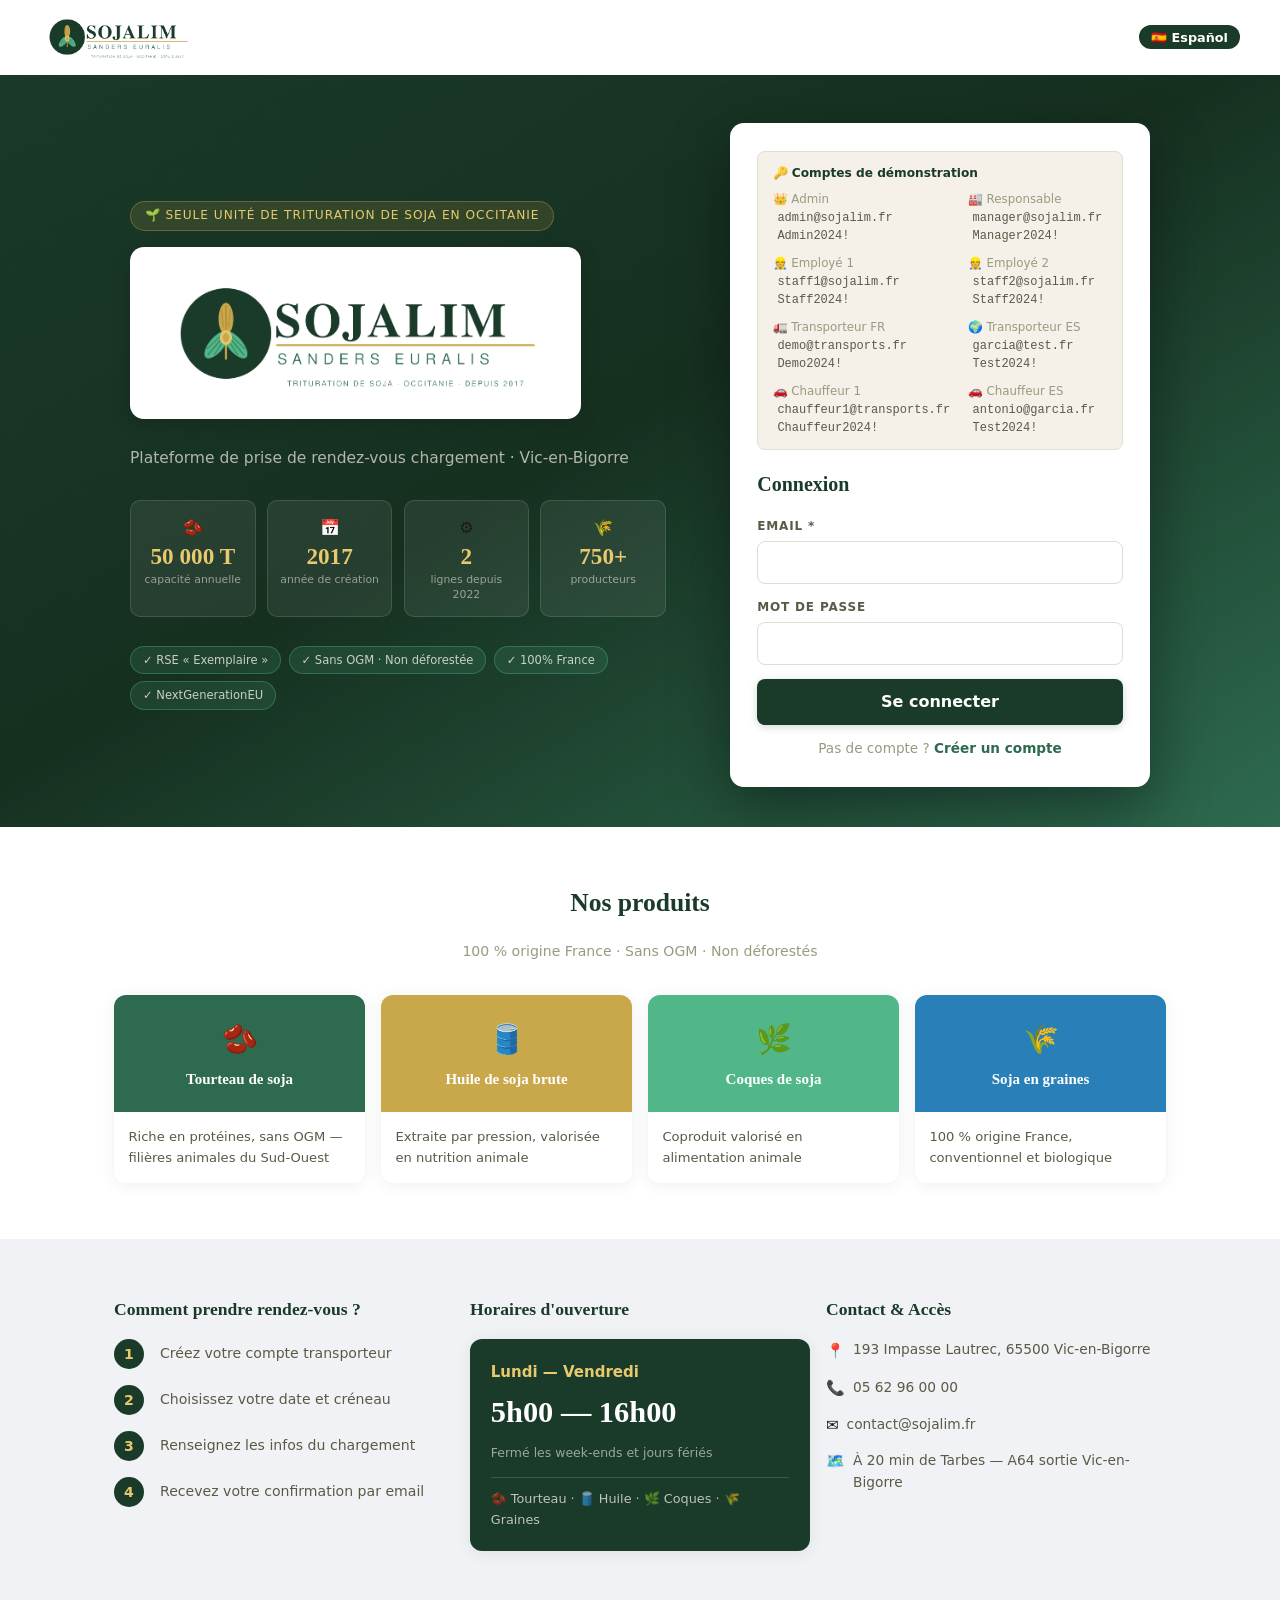
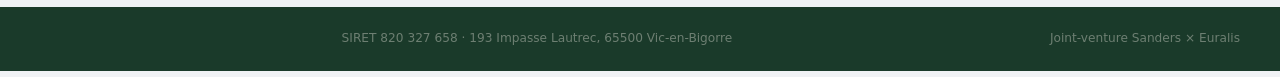
==== commit f8473889: "Add files via upload" ====
--- a/index.html
+++ b/index.html
@@ -47,13 +47,13 @@
           <strong>🔑 Comptes de démonstration</strong>
           <div style="display:grid;grid-template-columns:1fr 1fr;gap:.25rem .8rem;margin-top:.5rem;font-size:.74rem;line-height:1.5">
             <div><span style="color:var(--muted)">👑 Admin</span><br><code>admin@sojalim.fr</code><br><code>Admin2024!</code></div>
-            <div><span style="color:var(--muted)">🚛 Transporteur FR</span><br><code>demo@transports.fr</code><br><code>Demo2024!</code></div>
+            <div><span style="color:var(--muted)">🏭 Responsable</span><br><code>manager@sojalim.fr</code><br><code>Manager2024!</code></div>
+            <div style="margin-top:.4rem"><span style="color:var(--muted)">👷 Employé 1</span><br><code>staff1@sojalim.fr</code><br><code>Staff2024!</code></div>
+            <div style="margin-top:.4rem"><span style="color:var(--muted)">👷 Employé 2</span><br><code>staff2@sojalim.fr</code><br><code>Staff2024!</code></div>
+            <div style="margin-top:.4rem"><span style="color:var(--muted)">🚛 Transporteur FR</span><br><code>demo@transports.fr</code><br><code>Demo2024!</code></div>
             <div style="margin-top:.4rem"><span style="color:var(--muted)">🌍 Transporteur ES</span><br><code>garcia@test.fr</code><br><code>Test2024!</code></div>
-            <div style="margin-top:.4rem"><span style="color:var(--muted)">🚛 Autre transporteur</span><br><code>dupont@test.fr</code><br><code>Test2024!</code></div>
             <div style="margin-top:.4rem"><span style="color:var(--muted)">🚗 Chauffeur 1</span><br><code>chauffeur1@transports.fr</code><br><code>Chauffeur2024!</code></div>
-            <div style="margin-top:.4rem"><span style="color:var(--muted)">🚗 Chauffeur 2</span><br><code>chauffeur2@transports.fr</code><br><code>Chauffeur2024!</code></div>
             <div style="margin-top:.4rem"><span style="color:var(--muted)">🚗 Chauffeur ES</span><br><code>antonio@garcia.fr</code><br><code>Test2024!</code></div>
-            <div style="margin-top:.4rem"><span style="color:var(--muted)">⏳ En attente</span><br><code>pending1@test.fr</code><br><code>Test2024!</code></div>
           </div>
         </div>
         <div id="auth-area"></div>
@@ -154,7 +154,7 @@
 async function doLogin(){
   const btn=document.getElementById('l-btn'),done=btnLoading(btn,'…');
   document.getElementById('lal').innerHTML='';
-  try{const u=await Auth.login(document.getElementById('l-em').value.trim(),document.getElementById('l-pw').value);go(u.role==='admin'?'admin.html':'dashboard.html');}
+  try{const u=await Auth.login(document.getElementById('l-em').value.trim(),document.getElementById('l-pw').value);go(u.role==='admin'?'admin.html':u.role==='manager'||u.role==='staff'?'staff.html':'dashboard.html');}
   catch(e){done();document.getElementById('lal').innerHTML=`<div class="al al--e">${e.message}</div>`;}
 }
 
@@ -183,7 +183,7 @@
 }
 
 const u=Auth.user();
-if(u&&!inviteToken){go(u.role==='admin'?'admin.html':'dashboard.html');}
+if(u&&!inviteToken){go(u.role==='admin'?'admin.html':u.role==='manager'||u.role==='staff'?'staff.html':'dashboard.html');}
 else{renderAuth();loadCounter();}
 </script>
 </body>
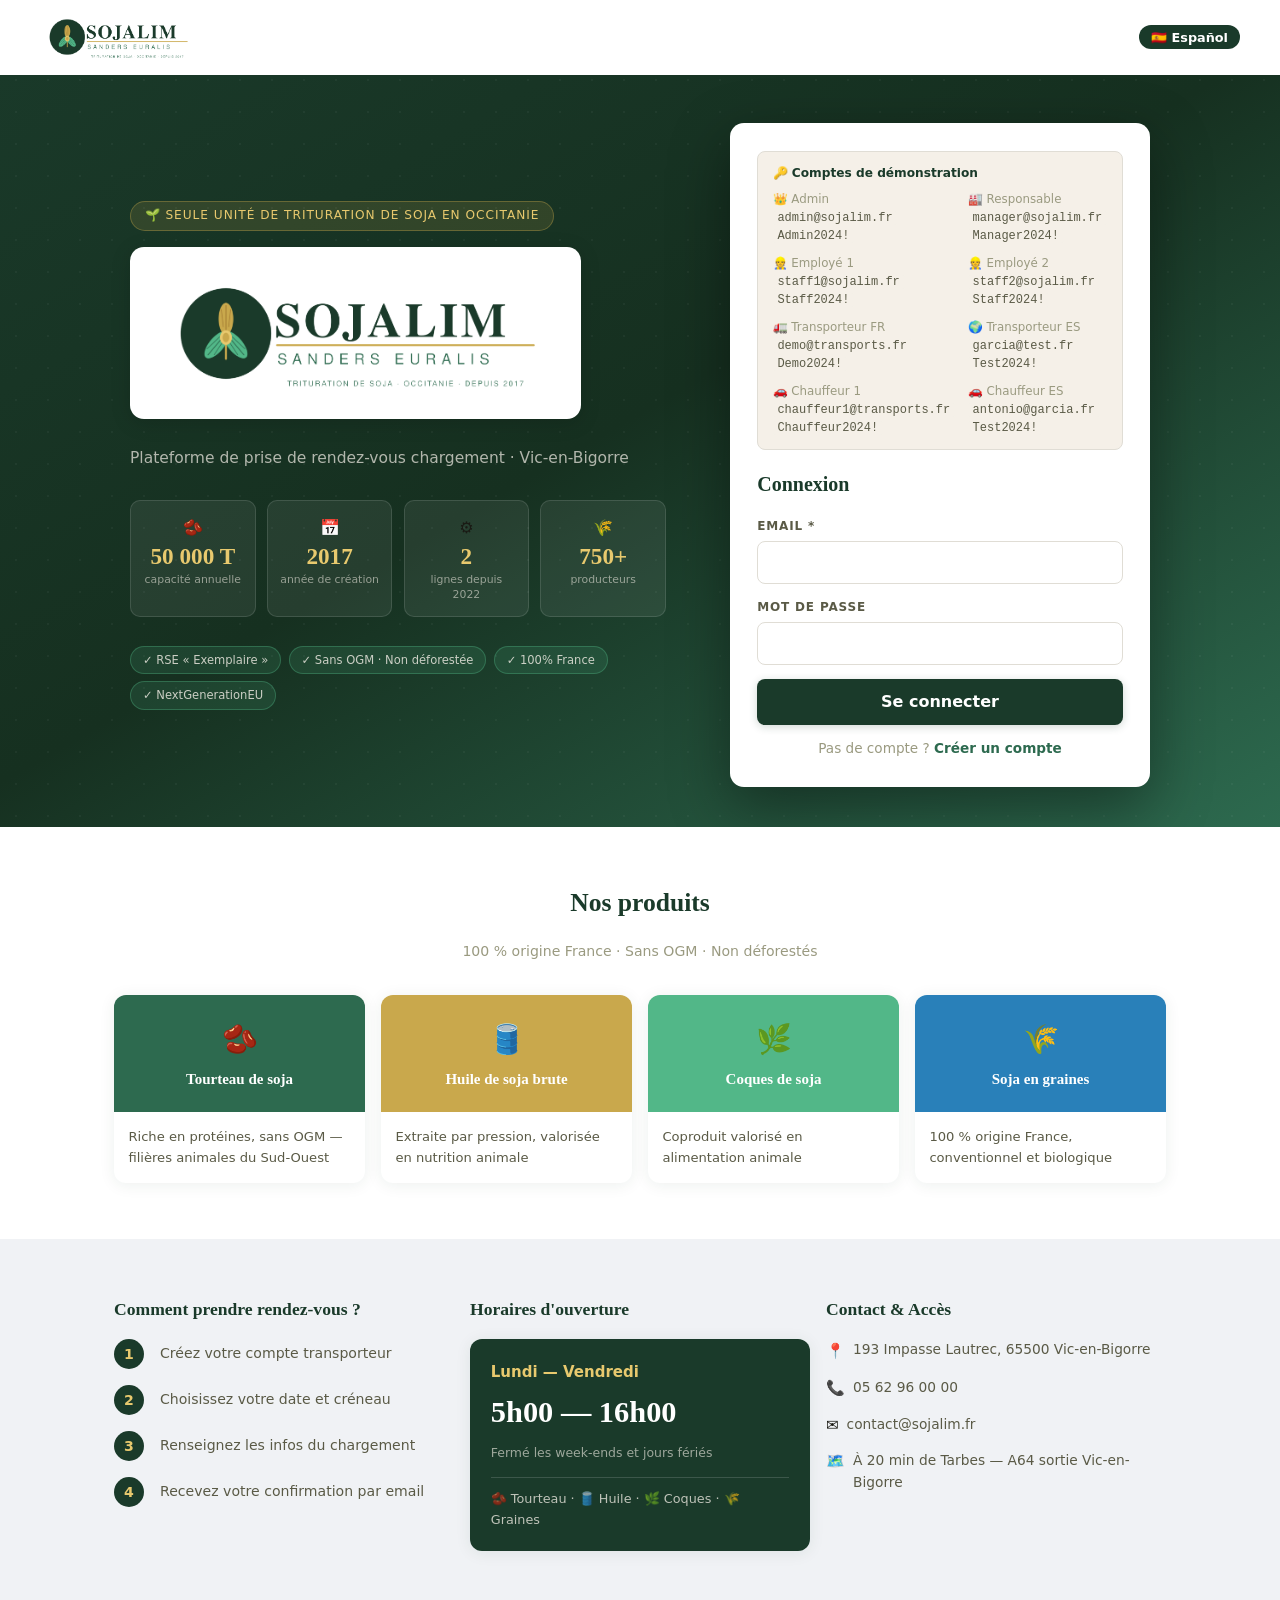
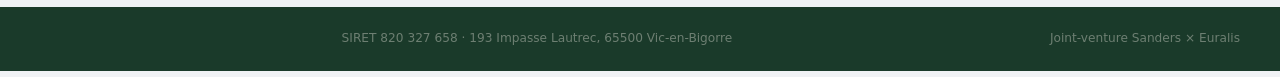
==== commit 95b555eb: "Add files via upload" ====
--- a/index.html
+++ b/index.html
@@ -154,7 +154,7 @@
 async function doLogin(){
   const btn=document.getElementById('l-btn'),done=btnLoading(btn,'…');
   document.getElementById('lal').innerHTML='';
-  try{const u=await Auth.login(document.getElementById('l-em').value.trim(),document.getElementById('l-pw').value);go(u.role==='admin'?'admin.html':u.role==='manager'||u.role==='staff'?'staff.html':'dashboard.html');}
+  try{const u=await Auth.login(document.getElementById('l-em').value.trim(),document.getElementById('l-pw').value);goApp(u.role);}
   catch(e){done();document.getElementById('lal').innerHTML=`<div class="al al--e">${e.message}</div>`;}
 }
 
@@ -167,8 +167,17 @@
   try{
     const res=await Auth.register({first_name:document.getElementById('r-fn').value.trim(),last_name:document.getElementById('r-ln').value.trim(),company:document.getElementById('r-co').value.trim(),email:document.getElementById('r-em').value.trim(),password:pw,phone:document.getElementById('r-ph').value.trim(),siret:document.getElementById('r-si').value.trim(),address:document.getElementById('r-ad').value.trim(),role:inviteToken?inviteRole:'transporter'},inviteToken);
     if(res.status==='pending'){document.getElementById('auth-area').innerHTML=`<div class="al al--s" style="margin:0">${t.pending}</div>`;Email.pending(res.user);}
-    else{Email.welcome(res.user);go(res.role==='admin'?'admin.html':'dashboard.html');}
+    else{Email.welcome(res.user);goApp(res.role);}
   }catch(e){done();document.getElementById('ral').innerHTML=`<div class="al al--e">${e.message}</div>`;}
+}
+
+function isMobile(){
+  return /Android|iPhone|iPad|iPod|Mobile/i.test(navigator.userAgent)||window.innerWidth<768;
+}
+function goApp(role){
+  if(role==='admin')return go('admin.html');
+  if(role==='manager'||role==='staff')return go('staff.html');
+  go(isMobile()?'app.html':'dashboard.html');
 }
 
 async function loadCounter(){
@@ -183,7 +192,7 @@
 }
 
 const u=Auth.user();
-if(u&&!inviteToken){go(u.role==='admin'?'admin.html':u.role==='manager'||u.role==='staff'?'staff.html':'dashboard.html');}
+if(u&&!inviteToken){goApp(u.role);}
 else{renderAuth();loadCounter();}
 </script>
 </body>
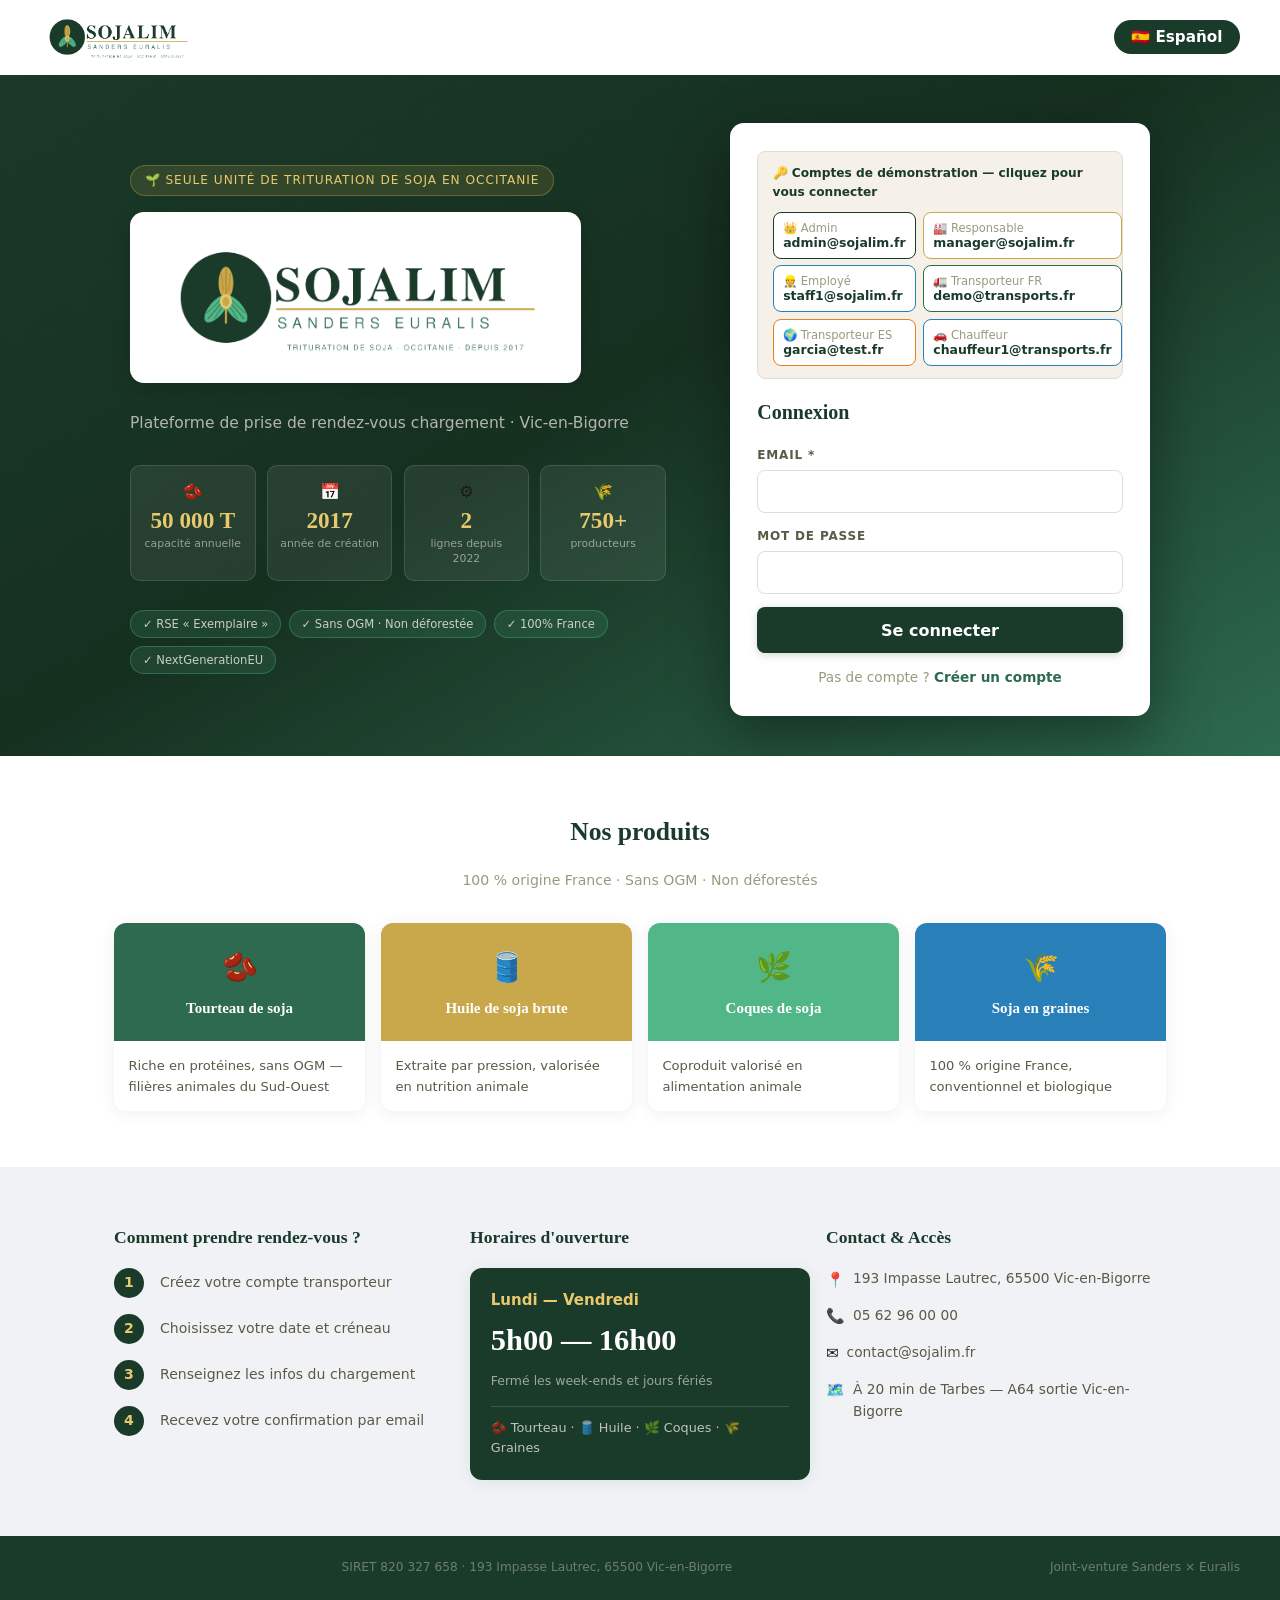
==== commit a07ddb5b: "Update index.html" ====
--- a/index.html
+++ b/index.html
@@ -15,7 +15,7 @@
     <div class="hero__logos">
       <img src="logo.png" alt="Sojalim — Sanders Euralis" style="height:52px;object-fit:contain"/>
     </div>
-    <button onclick="toggleLang()" class="btn btn--sm" style="border-radius:20px;background:#1a3a2a;color:white;border:none" id="lang-btn">🇪🇸 Español</button>
+   <button onclick="toggleLang()" class="btn btn--sm" style="border-radius:20px;background:#1a3a2a;color:white;border:none;font-size:.95rem;padding:.5rem 1.1rem" id="lang-btn">🇪🇸 Español</button>
   </div>
   <div class="hero__body">
     <div>
@@ -43,19 +43,37 @@
     </div>
     <div>
       <div class="auth-box">
-        <div class="demo">
-          <strong>🔑 Comptes de démonstration</strong>
-          <div style="display:grid;grid-template-columns:1fr 1fr;gap:.25rem .8rem;margin-top:.5rem;font-size:.74rem;line-height:1.5">
-            <div><span style="color:var(--muted)">👑 Admin</span><br><code>admin@sojalim.fr</code><br><code>Admin2024!</code></div>
-            <div><span style="color:var(--muted)">🏭 Responsable</span><br><code>manager@sojalim.fr</code><br><code>Manager2024!</code></div>
-            <div style="margin-top:.4rem"><span style="color:var(--muted)">👷 Employé 1</span><br><code>staff1@sojalim.fr</code><br><code>Staff2024!</code></div>
-            <div style="margin-top:.4rem"><span style="color:var(--muted)">👷 Employé 2</span><br><code>staff2@sojalim.fr</code><br><code>Staff2024!</code></div>
-            <div style="margin-top:.4rem"><span style="color:var(--muted)">🚛 Transporteur FR</span><br><code>demo@transports.fr</code><br><code>Demo2024!</code></div>
-            <div style="margin-top:.4rem"><span style="color:var(--muted)">🌍 Transporteur ES</span><br><code>garcia@test.fr</code><br><code>Test2024!</code></div>
-            <div style="margin-top:.4rem"><span style="color:var(--muted)">🚗 Chauffeur 1</span><br><code>chauffeur1@transports.fr</code><br><code>Chauffeur2024!</code></div>
-            <div style="margin-top:.4rem"><span style="color:var(--muted)">🚗 Chauffeur ES</span><br><code>antonio@garcia.fr</code><br><code>Test2024!</code></div>
+                <div class="demo">
+          <strong>🔑 Comptes de démonstration — cliquez pour vous connecter</strong>
+          <div style="display:grid;grid-template-columns:1fr 1fr;gap:.4rem;margin-top:.6rem">
+            <button onclick="quickLogin('admin@sojalim.fr','Admin2024!')" style="background:white;border:1.5px solid #1a3a2a;border-radius:8px;padding:.5rem .6rem;cursor:pointer;text-align:left;font-family:inherit;transition:all .15s" onmouseover="this.style.background='#eef7f2'" onmouseout="this.style.background='white'">
+              <div style="font-size:.72rem;color:#9a9a80">👑 Admin</div>
+              <div style="font-size:.78rem;font-weight:700;color:#1a3a2a">admin@sojalim.fr</div>
+            </button>
+            <button onclick="quickLogin('manager@sojalim.fr','Manager2024!')" style="background:white;border:1.5px solid #c9a84c;border-radius:8px;padding:.5rem .6rem;cursor:pointer;text-align:left;font-family:inherit;transition:all .15s" onmouseover="this.style.background='#fffdf0'" onmouseout="this.style.background='white'">
+              <div style="font-size:.72rem;color:#9a9a80">🏭 Responsable</div>
+              <div style="font-size:.78rem;font-weight:700;color:#1a3a2a">manager@sojalim.fr</div>
+            </button>
+            <button onclick="quickLogin('staff1@sojalim.fr','Staff2024!')" style="background:white;border:1.5px solid #2980b9;border-radius:8px;padding:.5rem .6rem;cursor:pointer;text-align:left;font-family:inherit;transition:all .15s" onmouseover="this.style.background='#e8f4ff'" onmouseout="this.style.background='white'">
+              <div style="font-size:.72rem;color:#9a9a80">👷 Employé</div>
+              <div style="font-size:.78rem;font-weight:700;color:#1a3a2a">staff1@sojalim.fr</div>
+            </button>
+            <button onclick="quickLogin('demo@transports.fr','Demo2024!')" style="background:white;border:1.5px solid #2d6a4f;border-radius:8px;padding:.5rem .6rem;cursor:pointer;text-align:left;font-family:inherit;transition:all .15s" onmouseover="this.style.background='#eef7f2'" onmouseout="this.style.background='white'">
+              <div style="font-size:.72rem;color:#9a9a80">🚛 Transporteur FR</div>
+              <div style="font-size:.78rem;font-weight:700;color:#1a3a2a">demo@transports.fr</div>
+            </button>
+            <button onclick="quickLogin('garcia@test.fr','Test2024!')" style="background:white;border:1.5px solid #e67e22;border-radius:8px;padding:.5rem .6rem;cursor:pointer;text-align:left;font-family:inherit;transition:all .15s" onmouseover="this.style.background='#fff8e6'" onmouseout="this.style.background='white'">
+              <div style="font-size:.72rem;color:#9a9a80">🌍 Transporteur ES</div>
+              <div style="font-size:.78rem;font-weight:700;color:#1a3a2a">garcia@test.fr</div>
+            </button>
+            <button onclick="quickLogin('chauffeur1@transports.fr','Chauffeur2024!')" style="background:white;border:1.5px solid #2980b9;border-radius:8px;padding:.5rem .6rem;cursor:pointer;text-align:left;font-family:inherit;transition:all .15s" onmouseover="this.style.background='#e8f4ff'" onmouseout="this.style.background='white'">
+              <div style="font-size:.72rem;color:#9a9a80">🚗 Chauffeur</div>
+              <div style="font-size:.78rem;font-weight:700;color:#1a3a2a">chauffeur1@transports.fr</div>
+            </button>
           </div>
-        </div>
+          <div id="ql-loading" style="display:none;text-align:center;padding:.5rem;font-size:.8rem;color:#2d6a4f">⏳ Connexion en cours…</div>
+        </div>
+
         <div id="auth-area"></div>
       </div>
     </div>
@@ -139,7 +157,16 @@
 const inviteToken=urlParams.get('token');
 const inviteRole=urlParams.get('role')||'transporter';
 if(inviteToken)mode='register';
-
+async function quickLogin(email, password){
+  document.getElementById('ql-loading').style.display='block';
+  try{
+    const u = await Auth.login(email, password);
+    goApp(u.role);
+  }catch(e){
+    document.getElementById('ql-loading').style.display='none';
+    alert(e.message);
+  }
+}
 function renderAuth(){
   const area=document.getElementById('auth-area');
   if(mode==='login'){
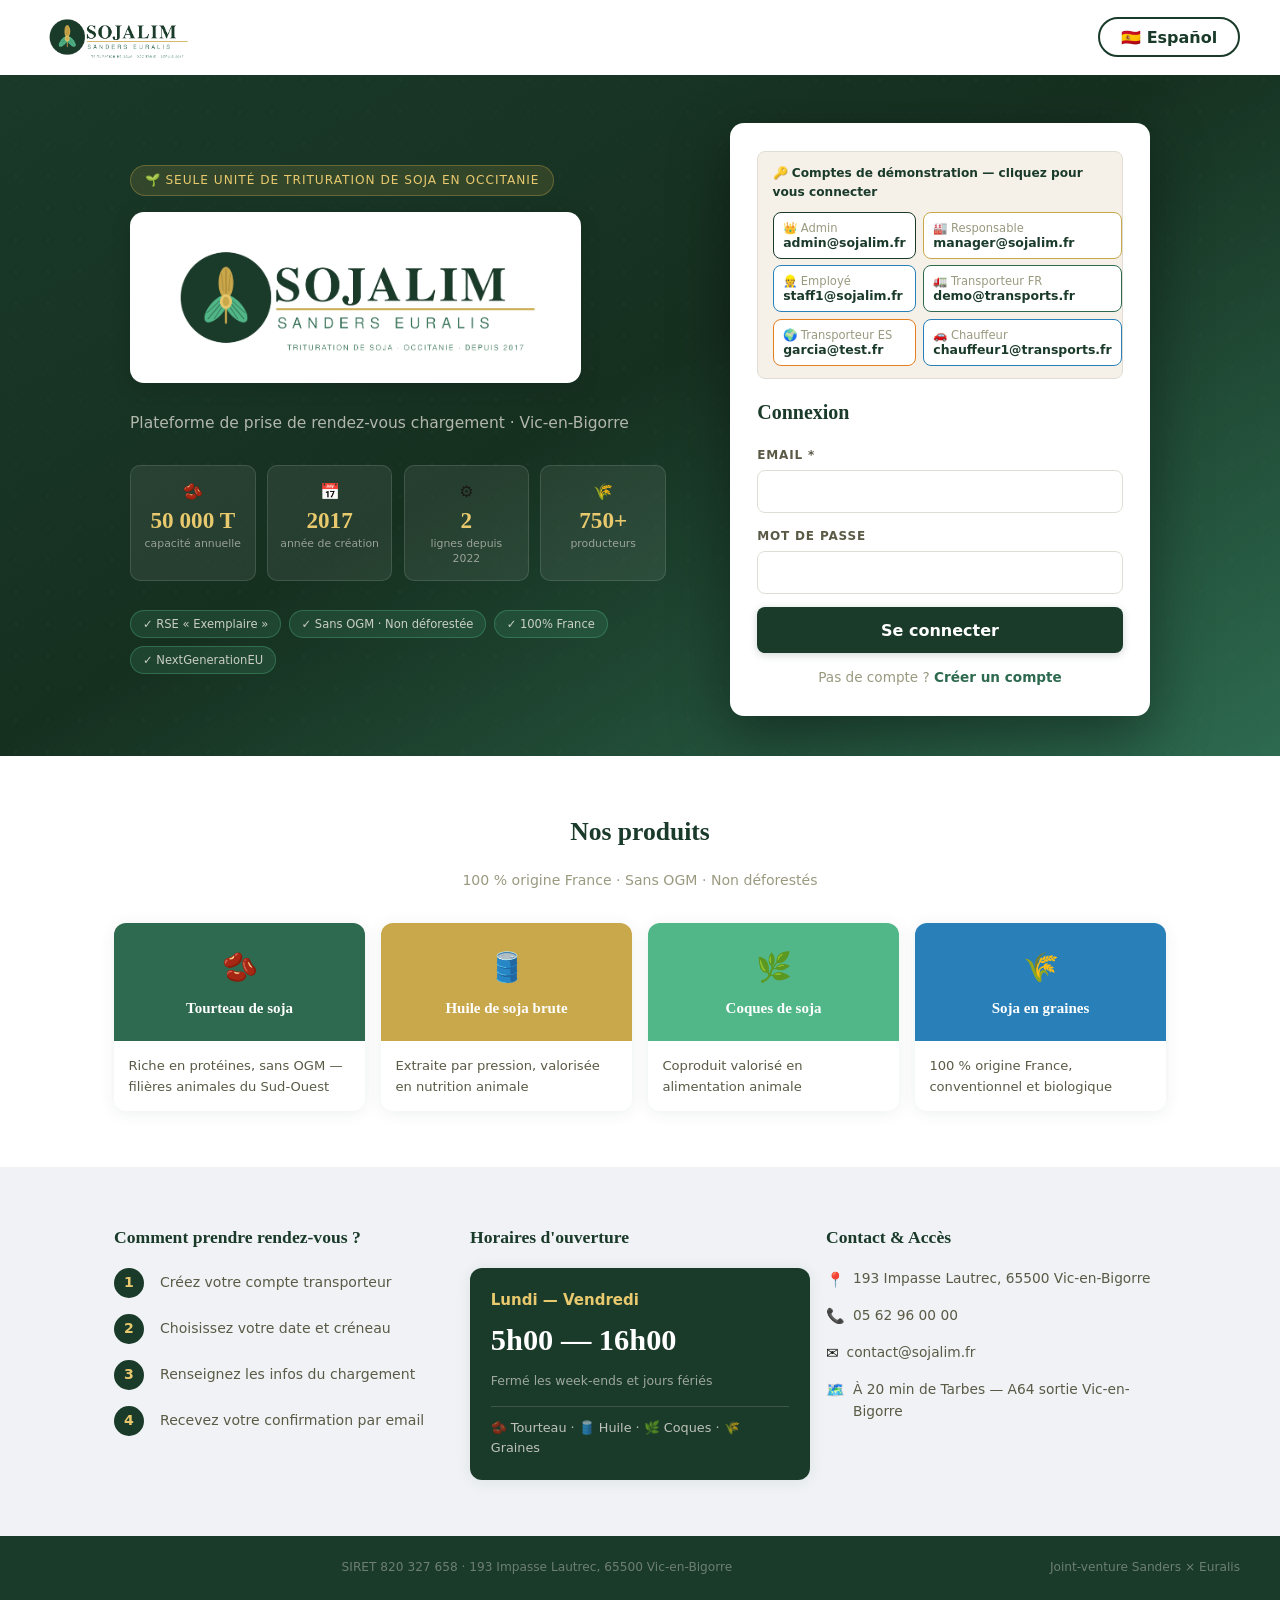
==== commit 02878699: "Add files via upload" ====
--- a/index.html
+++ b/index.html
@@ -15,7 +15,7 @@
     <div class="hero__logos">
       <img src="logo.png" alt="Sojalim — Sanders Euralis" style="height:52px;object-fit:contain"/>
     </div>
-   <button onclick="toggleLang()" class="btn btn--sm" style="border-radius:20px;background:#1a3a2a;color:white;border:none;font-size:.95rem;padding:.5rem 1.1rem" id="lang-btn">🇪🇸 Español</button>
+   <button onclick="toggleLang()" id="lang-btn" style="border-radius:24px;background:white;color:#1a3a2a;border:2px solid #1a3a2a;font-size:1rem;padding:.55rem 1.3rem;font-weight:700;cursor:pointer;font-family:inherit;display:flex;align-items:center;gap:.4rem">🇪🇸 <span>Español</span></button>
   </div>
   <div class="hero__body">
     <div>
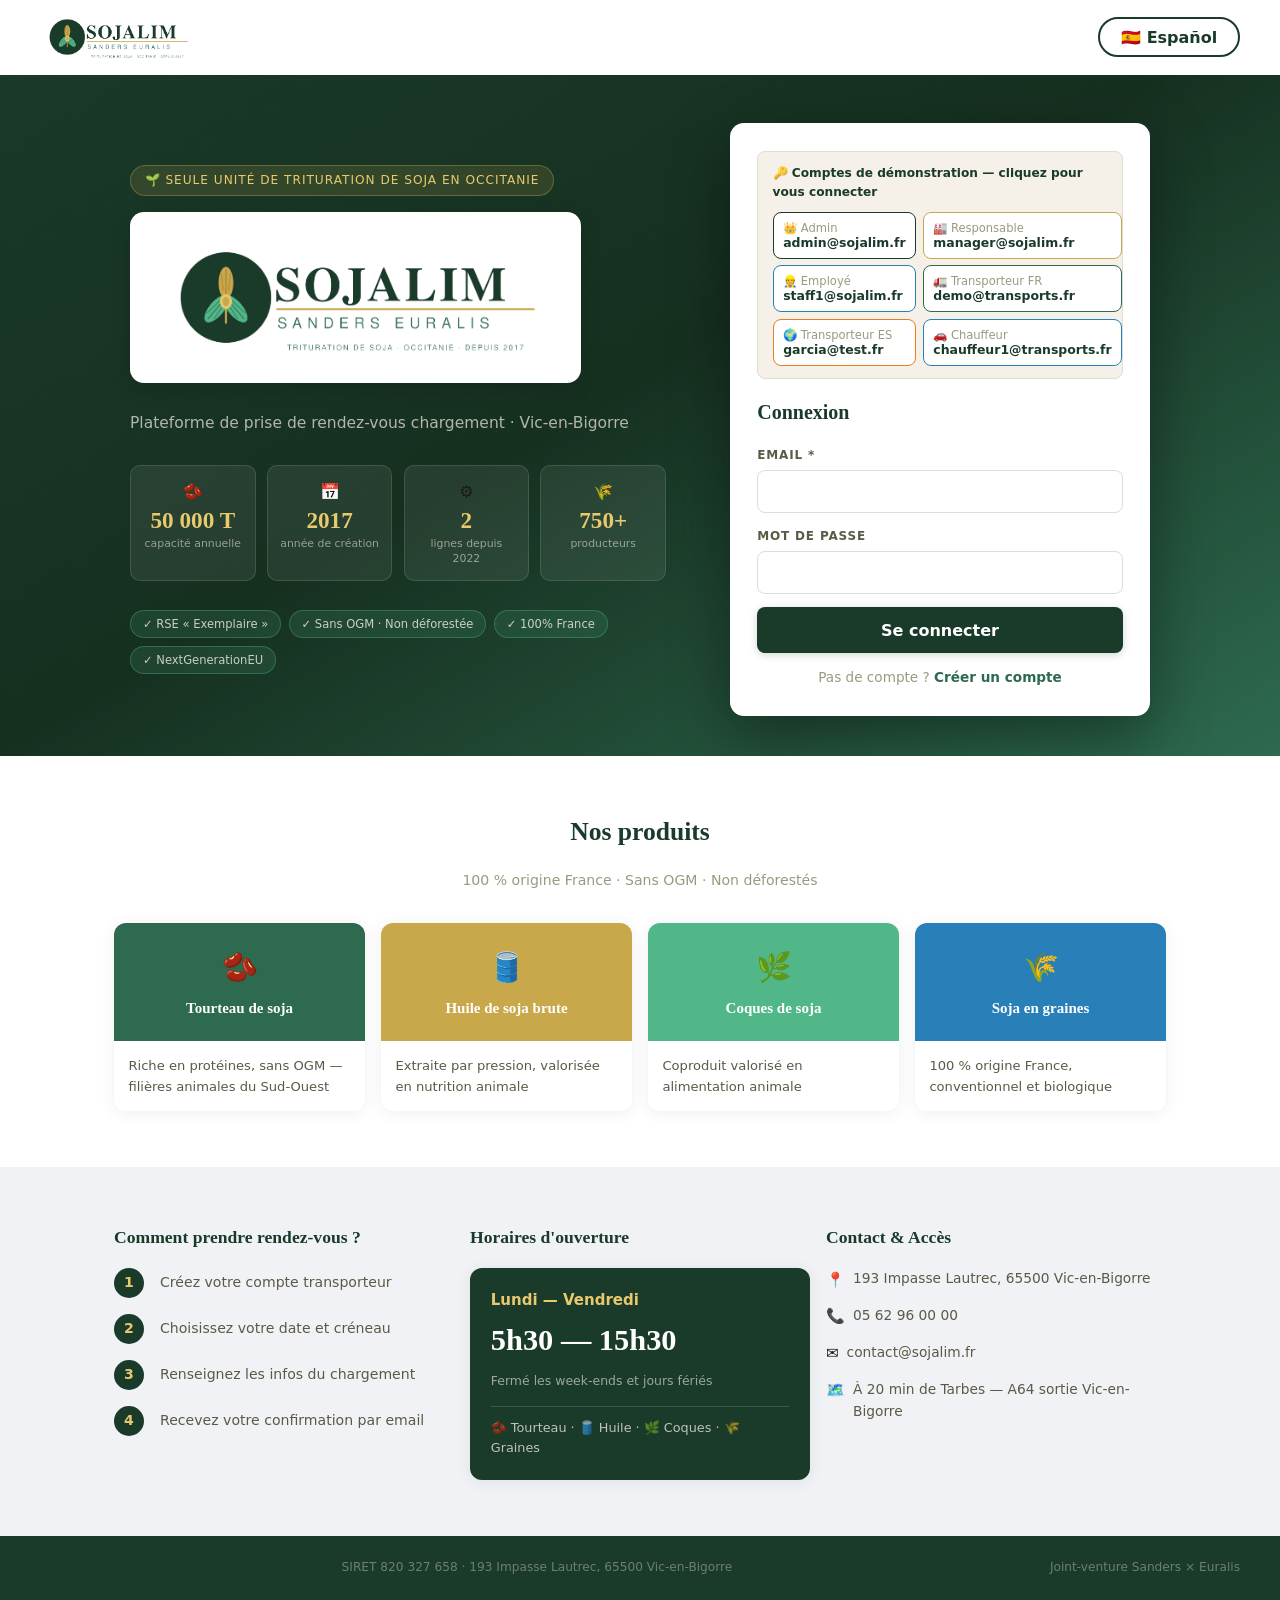
==== commit 661860f2: "Add files via upload" ====
--- a/index.html
+++ b/index.html
@@ -111,7 +111,7 @@
         <h3 id="scht">Horaires d'ouverture</h3>
         <div class="card card--dark" style="margin-top:1rem;padding:1.3rem">
           <div style="color:#e8c96e;font-weight:700;margin-bottom:.25rem" id="schd">Lundi — Vendredi</div>
-          <div style="color:white;font-size:1.9rem;font-family:Georgia,serif;font-weight:700;margin-bottom:.4rem">5h00 — 16h00</div>
+          <div style="color:white;font-size:1.9rem;font-family:Georgia,serif;font-weight:700;margin-bottom:.4rem"><span id='opening-hours'>5h30 — 15h30</span></div>
           <div style="color:rgba(245,240,232,.6);font-size:.78rem;margin-bottom:.9rem" id="schn">Fermé les week-ends et jours fériés</div>
           <div style="border-top:1px solid rgba(255,255,255,.15);padding-top:.7rem;font-size:.8rem;color:rgba(245,240,232,.75)">
             🫘 Tourteau · 🛢️ Huile · 🌿 Coques · 🌾 Graines
@@ -207,6 +207,17 @@
   go(isMobile()?'app.html':'dashboard.html');
 }
 
+async function loadOpeningHours(){
+  try{
+    const rows=await SB.select('settings',{select:'key,value'}).catch(()=>[]);
+    const s={};rows.forEach(r=>s[r.key]=r.value);
+    const el=document.getElementById('opening-hours');
+    if(el&&(s.slot_start||s.slot_end)){
+      el.textContent=(s.slot_start||'05:30')+' — '+(s.slot_end||'15:30');
+    }
+  }catch(e){}
+}
+
 async function loadCounter(){
   try{
     const year=new Date().getFullYear();
@@ -220,7 +231,7 @@
 
 const u=Auth.user();
 if(u&&!inviteToken){goApp(u.role);}
-else{renderAuth();loadCounter();}
+else{renderAuth();loadCounter();loadOpeningHours();}
 </script>
 </body>
 </html>
